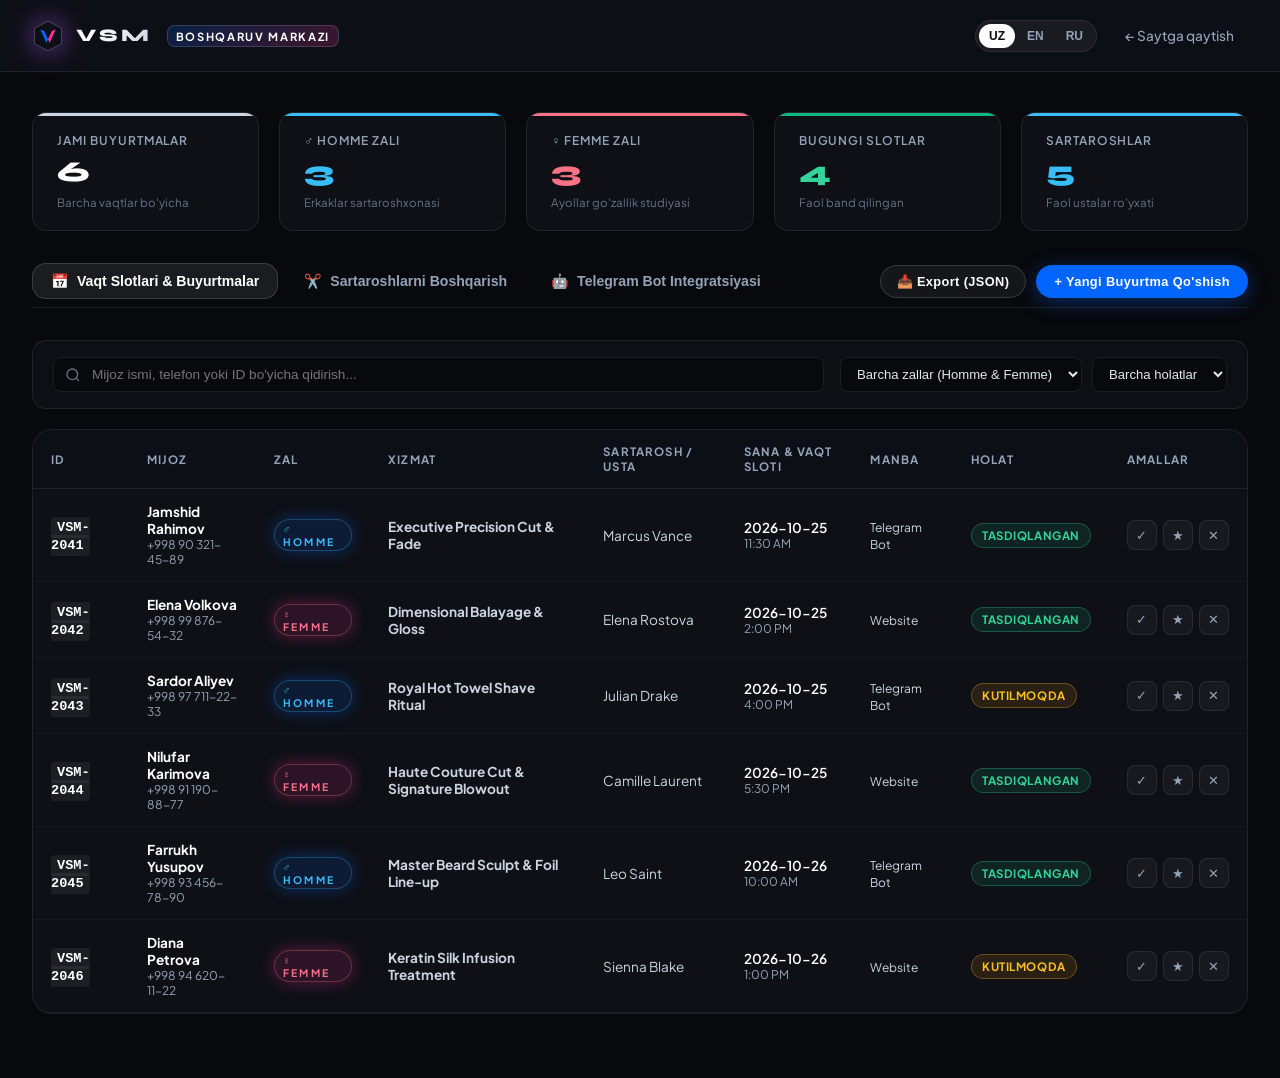
==== admin.html @ 970233b4 "finished site" ====
<!DOCTYPE html>
<html lang="uz">
<head>
  <meta charset="UTF-8">
  <meta name="viewport" content="width=device-width, initial-scale=1.0">
  <title>VSM Admin Operations | Barbershop & Salon</title>
  
  <link rel="icon" type="image/svg+xml" href="data:image/svg+xml,%3Csvg xmlns='http://www.w3.org/2000/svg' viewBox='0 0 100 100'%3E%3Crect width='100' height='100' rx='24' fill='%23090A0F'/%3E%3Cpolygon points='50,15 85,35 85,65 50,85 15,65 15,35' stroke='%230066FF' stroke-width='6' fill='none'/%3E%3Ccircle cx='50' cy='50' r='14' fill='%23FF2E93'/%3E%3C/svg%3E">

  <link rel="stylesheet" href="styles.css">
  <style>
    /* Admin Specific Styling */
    body {
      background: #08090d;
      color: #f1f5f9;
      min-height: 100vh;
      font-family: 'Plus Jakarta Sans', sans-serif;
    }

    .admin-layout {
      display: flex;
      flex-direction: column;
      min-height: 100vh;
    }

    .admin-nav {
      height: 72px;
      background: rgba(14, 16, 24, 0.95);
      border-bottom: 1px solid var(--border-subtle);
      display: flex;
      align-items: center;
      justify-content: space-between;
      padding: 0 2rem;
      position: sticky;
      top: 0;
      z-index: 50;
      backdrop-filter: blur(16px);
    }

    .admin-brand {
      display: flex;
      align-items: center;
      gap: 12px;
      text-decoration: none;
      color: #fff;
    }

    .admin-badge-tag {
      background: linear-gradient(135deg, rgba(0, 102, 255, 0.2), rgba(255, 46, 147, 0.2));
      border: 1px solid rgba(255, 255, 255, 0.15);
      font-size: 0.7rem;
      font-weight: 700;
      letter-spacing: 0.15em;
      text-transform: uppercase;
      padding: 3px 8px;
      border-radius: var(--radius-sm);
      color: #fff;
    }

    .admin-nav-right {
      display: flex;
      align-items: center;
      gap: 14px;
    }

    /* Language Switcher */
    .lang-switcher-pills {
      display: flex;
      background: rgba(255, 255, 255, 0.05);
      border: 1px solid var(--border-subtle);
      border-radius: var(--radius-full);
      padding: 3px;
      gap: 2px;
    }

    .lang-pill-btn {
      background: transparent;
      border: none;
      color: var(--text-muted);
      font-size: 0.75rem;
      font-weight: 700;
      padding: 5px 10px;
      border-radius: var(--radius-full);
      cursor: pointer;
      transition: all 0.2s ease;
    }

    .lang-pill-btn.active {
      background: #ffffff;
      color: #08090d;
    }

    .admin-content {
      flex: 1;
      max-width: 1440px;
      width: 100%;
      margin: 0 auto;
      padding: 2.5rem 2rem 4rem;
      display: flex;
      flex-direction: column;
      gap: 2rem;
    }

    /* Stats Grid */
    .admin-stats-grid {
      display: grid;
      grid-template-columns: repeat(5, 1fr);
      gap: 1.25rem;
    }

    .stat-card {
      background: var(--bg-card);
      border: 1px solid var(--border-subtle);
      border-radius: var(--radius-md);
      padding: 1.25rem 1.5rem;
      display: flex;
      flex-direction: column;
      gap: 6px;
      backdrop-filter: blur(15px);
      position: relative;
      overflow: hidden;
    }

    .stat-card::before {
      content: '';
      position: absolute;
      top: 0;
      left: 0;
      right: 0;
      height: 3px;
    }

    .stat-card.card-total::before { background: #cbd5e1; }
    .stat-card.card-homme::before { background: var(--blue-bright); }
    .stat-card.card-femme::before { background: var(--pink-bright); }
    .stat-card.card-today::before { background: #10b981; }
    .stat-card.card-bot::before { background: #38bdf8; }

    .stat-label {
      font-size: 0.75rem;
      text-transform: uppercase;
      letter-spacing: 0.08em;
      color: var(--text-muted);
      font-weight: 600;
    }

    .stat-number {
      font-family: 'Syne', sans-serif;
      font-size: 1.8rem;
      font-weight: 800;
      color: #fff;
    }

    .stat-subtext {
      font-size: 0.72rem;
      color: var(--text-subtle);
    }

    /* Tabs Bar */
    .admin-tabs-bar {
      display: flex;
      align-items: center;
      justify-content: space-between;
      border-bottom: 1px solid var(--border-subtle);
      padding-bottom: 0.5rem;
      flex-wrap: wrap;
      gap: 1rem;
    }

    .admin-tabs {
      display: flex;
      gap: 8px;
    }

    .admin-tab-btn {
      background: transparent;
      border: none;
      color: var(--text-muted);
      padding: 9px 18px;
      font-size: 0.88rem;
      font-weight: 600;
      border-radius: var(--radius-md);
      cursor: pointer;
      transition: all 0.2s ease;
      display: flex;
      align-items: center;
      gap: 8px;
    }

    .admin-tab-btn:hover { color: #fff; }
    .admin-tab-btn.active {
      background: rgba(255, 255, 255, 0.08);
      color: #fff;
      border: 1px solid rgba(255, 255, 255, 0.15);
    }

    .admin-actions-group {
      display: flex;
      gap: 10px;
    }

    /* Filter Toolbar */
    .filter-toolbar {
      background: rgba(18, 20, 28, 0.6);
      border: 1px solid var(--border-subtle);
      border-radius: var(--radius-md);
      padding: 1rem 1.25rem;
      display: flex;
      align-items: center;
      justify-content: space-between;
      gap: 1rem;
      flex-wrap: wrap;
    }

    .search-input-wrap {
      flex: 1;
      min-width: 260px;
      position: relative;
    }

    .search-input {
      width: 100%;
      background: rgba(0, 0, 0, 0.4);
      border: 1px solid var(--border-subtle);
      padding: 9px 14px 9px 38px;
      border-radius: var(--radius-sm);
      color: #fff;
      font-size: 0.85rem;
    }

    .search-input:focus {
      outline: none;
      border-color: var(--blue-bright);
    }

    .search-icon {
      position: absolute;
      left: 12px;
      top: 50%;
      transform: translateY(-50%);
      color: var(--text-subtle);
    }

    .filter-controls {
      display: flex;
      align-items: center;
      gap: 10px;
      flex-wrap: wrap;
    }

    .filter-select {
      background: rgba(0, 0, 0, 0.4);
      border: 1px solid var(--border-subtle);
      color: #e2e8f0;
      padding: 8px 12px;
      border-radius: var(--radius-sm);
      font-size: 0.82rem;
      cursor: pointer;
    }

    /* Table */
    .table-responsive {
      background: var(--bg-card);
      border: 1px solid var(--border-subtle);
      border-radius: var(--radius-lg);
      overflow-x: auto;
      backdrop-filter: blur(20px);
    }

    .appointments-table {
      width: 100%;
      border-collapse: collapse;
      text-align: left;
      font-size: 0.85rem;
    }

    .appointments-table th {
      background: rgba(14, 16, 24, 0.8);
      color: var(--text-muted);
      font-size: 0.72rem;
      text-transform: uppercase;
      letter-spacing: 0.1em;
      padding: 14px 18px;
      border-bottom: 1px solid var(--border-subtle);
      font-weight: 700;
    }

    .appointments-table td {
      padding: 14px 18px;
      border-bottom: 1px solid rgba(255, 255, 255, 0.04);
      color: #cbd5e1;
      vertical-align: middle;
    }

    .appointments-table tr:hover td {
      background: rgba(255, 255, 255, 0.02);
    }

    .booking-id-code {
      font-family: monospace;
      font-weight: 700;
      color: #fff;
      background: rgba(255, 255, 255, 0.06);
      padding: 3px 6px;
      border-radius: 4px;
    }

    /* Status Badges */
    .status-badge {
      display: inline-flex;
      align-items: center;
      gap: 5px;
      font-size: 0.72rem;
      font-weight: 700;
      padding: 4px 10px;
      border-radius: var(--radius-full);
      text-transform: uppercase;
      letter-spacing: 0.05em;
    }

    .status-confirmed {
      background: rgba(16, 185, 129, 0.12);
      color: #34d399;
      border: 1px solid rgba(52, 211, 153, 0.3);
    }

    .status-pending {
      background: rgba(245, 158, 11, 0.12);
      color: #fbbf24;
      border: 1px solid rgba(251, 191, 36, 0.3);
    }

    .status-completed {
      background: rgba(59, 130, 246, 0.12);
      color: #60a5fa;
      border: 1px solid rgba(96, 165, 250, 0.3);
    }

    .status-cancelled {
      background: rgba(239, 68, 68, 0.12);
      color: #f87171;
      border: 1px solid rgba(248, 113, 113, 0.3);
    }

    .action-btns-cell {
      display: flex;
      align-items: center;
      gap: 6px;
    }

    .btn-action-icon {
      background: rgba(255, 255, 255, 0.04);
      border: 1px solid var(--border-subtle);
      color: var(--text-muted);
      width: 30px;
      height: 30px;
      border-radius: var(--radius-sm);
      display: flex;
      align-items: center;
      justify-content: center;
      cursor: pointer;
      transition: all 0.2s ease;
    }

    .btn-action-icon:hover {
      color: #fff;
      background: rgba(255, 255, 255, 0.12);
    }

    /* Specialists Cards */
    .specialists-grid {
      display: grid;
      grid-template-columns: repeat(3, 1fr);
      gap: 1.5rem;
    }

    .specialist-admin-card {
      background: var(--bg-card);
      border: 1px solid var(--border-subtle);
      border-radius: var(--radius-lg);
      padding: 1.5rem;
      display: flex;
      flex-direction: column;
      gap: 1rem;
      position: relative;
      transition: transform 0.2s, border-color 0.2s;
    }

    .specialist-admin-card:hover {
      border-color: rgba(255, 255, 255, 0.2);
    }

    .specialist-admin-top {
      display: flex;
      align-items: center;
      gap: 14px;
    }

    .specialist-admin-avatar {
      width: 54px;
      height: 54px;
      border-radius: 50%;
      object-fit: cover;
      border: 2px solid rgba(255, 255, 255, 0.1);
    }

    /* Telegram Integration Tab Styling */
    .integration-panel {
      display: grid;
      grid-template-columns: 1fr 1fr;
      gap: 1.75rem;
    }

    .integration-card {
      background: var(--bg-card);
      border: 1px solid var(--border-subtle);
      border-radius: var(--radius-lg);
      padding: 2rem;
      backdrop-filter: blur(15px);
      display: flex;
      flex-direction: column;
      gap: 1.5rem;
    }

    .integration-title {
      font-family: 'Syne', sans-serif;
      font-size: 1.25rem;
      color: #fff;
      display: flex;
      align-items: center;
      gap: 10px;
    }

    .linking-list {
      display: flex;
      flex-direction: column;
      gap: 10px;
    }

    .linking-item {
      display: flex;
      align-items: center;
      justify-content: space-between;
      padding: 12px 16px;
      background: rgba(255, 255, 255, 0.03);
      border: 1px solid var(--border-subtle);
      border-radius: var(--radius-md);
      gap: 10px;
    }

    .linking-item-info {
      display: flex;
      flex-direction: column;
      gap: 2px;
    }

    .copy-chip-btn {
      background: rgba(56, 189, 248, 0.12);
      border: 1px solid rgba(56, 189, 248, 0.3);
      color: #38bdf8;
      font-size: 0.75rem;
      font-weight: 700;
      padding: 6px 12px;
      border-radius: var(--radius-sm);
      cursor: pointer;
      transition: all 0.2s;
    }

    .copy-chip-btn:hover {
      background: rgba(56, 189, 248, 0.25);
    }

    /* Responsive */
    @media (max-width: 1024px) {
      .admin-stats-grid { grid-template-columns: repeat(3, 1fr); }
      .specialists-grid { grid-template-columns: repeat(2, 1fr); }
      .integration-panel { grid-template-columns: 1fr; }
    }

    @media (max-width: 768px) {
      .admin-stats-grid { grid-template-columns: 1fr; }
      .specialists-grid { grid-template-columns: 1fr; }
      .admin-nav { padding: 0 1rem; }
      .admin-content { padding: 1.5rem 1rem; }
    }
  </style>
</head>
<body class="admin-layout">

  <!-- TOP ADMIN NAVIGATION -->
  <header class="admin-nav">
    <div style="display: flex; align-items: center; gap: 14px;">
      <a href="index.html" class="admin-brand">
        <div class="brand-emblem" style="width: 32px; height: 32px;">
          <svg viewBox="0 0 100 100" fill="none">
            <polygon points="50,4 92,26 92,74 50,96 8,74 8,26" stroke="rgba(255,255,255,0.2)" stroke-width="3" fill="#0E1017"/>
            <path d="M26 30 L45 72 L50 60 L38 34 Z" fill="#0066FF"/>
            <path d="M74 30 L55 72 L50 60 L62 34 Z" fill="#FF2E93"/>
          </svg>
        </div>
        <span class="brand-title" style="font-size: 1.1rem;">VSM</span>
      </a>
      <span class="admin-badge-tag" id="adminTag">Operations Portal</span>
    </div>

    <div class="admin-nav-right">
      <!-- Language Switcher -->
      <div class="lang-switcher-pills">
        <button class="lang-pill-btn active" data-lang="uz">UZ</button>
        <button class="lang-pill-btn" data-lang="en">EN</button>
        <button class="lang-pill-btn" data-lang="ru">RU</button>
      </div>

      <!-- Quick Link to Live Site -->
      <a href="index.html" class="nav-link-btn" id="btnBackSite">&larr; Saytga qaytish</a>
    </div>
  </header>

  <!-- MAIN ADMIN CONTENT -->
  <main class="admin-content">
    
    <!-- STATS OVERVIEW CARDS -->
    <section class="admin-stats-grid">
      <div class="stat-card card-total">
        <span class="stat-label" id="statTotalLabel">Jami Buyurtmalar</span>
        <span class="stat-number" id="metricTotal">0</span>
        <span class="stat-subtext" id="statTotalSub">Barcha vaqtlar bo'yicha</span>
      </div>

      <div class="stat-card card-homme">
        <span class="stat-label" id="statHommeLabel">♂ Homme Zali</span>
        <span class="stat-number" id="metricHomme" style="color: var(--blue-bright);">0</span>
        <span class="stat-subtext">Erkaklar sartaroshxonasi</span>
      </div>

      <div class="stat-card card-femme">
        <span class="stat-label" id="statFemmeLabel">♀ Femme Zali</span>
        <span class="stat-number" id="metricFemme" style="color: var(--pink-bright);">0</span>
        <span class="stat-subtext">Ayollar go'zallik studiyasi</span>
      </div>

      <div class="stat-card card-today">
        <span class="stat-label" id="statTodayLabel">Bugungi Slotlar</span>
        <span class="stat-number" id="metricToday" style="color: #34d399;">0</span>
        <span class="stat-subtext" id="statTodaySub">Faol band qilingan</span>
      </div>

      <div class="stat-card card-bot">
        <span class="stat-label" id="statBotLabel">Sartaroshlar</span>
        <span class="stat-number" id="metricBarbers" style="color: #38bdf8;">0</span>
        <span class="stat-subtext">Faol ustalar ro'yxati</span>
      </div>
    </section>

    <!-- SECTION TABS -->
    <div class="admin-tabs-bar">
      <div class="admin-tabs">
        <button class="admin-tab-btn active" data-tab="appointments">
          <span>📅</span> <span id="tabAppointmentsText">Vaqt Slotlari & Buyurtmalar</span>
        </button>
        <button class="admin-tab-btn" data-tab="specialists">
          <span>✂️</span> <span id="tabSpecialistsText">Sartaroshlarni Boshqarish</span>
        </button>
        <button class="admin-tab-btn" data-tab="telegram">
          <span>🤖</span> <span id="tabTelegramText">Telegram Bot Integratsiyasi</span>
        </button>
      </div>

      <div class="admin-actions-group">
        <button class="btn-panel btn-panel-secondary" id="btnExportJSON" style="font-size: 0.8rem; padding: 8px 16px;">
          📥 Export (JSON)
        </button>
        <button class="btn-panel btn-homme-primary" id="btnHeaderAction" style="font-size: 0.8rem; padding: 8px 18px;">
          + Yangi Buyurtma Qo'shish
        </button>
      </div>
    </div>

    <!-- VIEW 1: APPOINTMENTS TABLE -->
    <div id="viewAppointments">
      <!-- Toolbar Filters -->
      <div class="filter-toolbar" style="margin-bottom: 1.25rem;">
        <div class="search-input-wrap">
          <svg class="search-icon" width="16" height="16" viewBox="0 0 24 24" fill="none" stroke="currentColor" stroke-width="2">
            <circle cx="11" cy="11" r="8"></circle>
            <line x1="21" y1="21" x2="16.65" y2="16.65"></line>
          </svg>
          <input type="text" id="searchAppointments" class="search-input" placeholder="Mijoz ismi, telefon yoki ID bo'yicha qidirish...">
        </div>

        <div class="filter-controls">
          <select id="filterSalon" class="filter-select">
            <option value="all">Barcha zallar (Homme & Femme)</option>
            <option value="homme">♂ Homme (Erkaklar)</option>
            <option value="femme">♀ Femme (Ayollar)</option>
          </select>

          <select id="filterStatus" class="filter-select">
            <option value="all">Barcha holatlar</option>
            <option value="Confirmed">Tasdiqlangan</option>
            <option value="Pending">Kutilmoqda</option>
            <option value="Completed">Yakunlangan</option>
            <option value="Cancelled">Bekor qilingan</option>
          </select>
        </div>
      </div>

      <!-- Main Appointments Table -->
      <div class="table-responsive">
        <table class="appointments-table">
          <thead>
            <tr>
              <th>ID</th>
              <th id="thClient">Mijoz</th>
              <th id="thSalon">Zal</th>
              <th id="thService">Xizmat</th>
              <th id="thMaster">Sartarosh / Usta</th>
              <th id="thDateTime">Sana & Vaqt Sloti</th>
              <th id="thSource">Manba</th>
              <th id="thStatus">Holat</th>
              <th id="thActions">Amallar</th>
            </tr>
          </thead>
          <tbody id="appointmentsTableBody">
            <!-- Dynamic rows populated by admin.js -->
          </tbody>
        </table>
      </div>
    </div>

    <!-- VIEW 2: SPECIALISTS / BARBERS MANAGEMENT (ADD, EDIT, DELETE) -->
    <div id="viewSpecialists" style="display: none;">
      <div style="display: flex; justify-content: space-between; align-items: center; margin-bottom: 1.5rem;">
        <div>
          <h3 style="font-family: 'Syne', sans-serif; font-size: 1.4rem; color: #fff;">Sartaroshlar va Stillistlar Ro'yxati</h3>
          <p style="color: var(--text-muted); font-size: 0.85rem;">Sayt va Telegram botda mijozlarni qabul qiluvchi mutaxassislar tarkibi.</p>
        </div>
        <button class="btn-panel btn-homme-primary" id="btnOpenAddBarberModal" style="padding: 10px 20px;">
          + Yangi Sartarosh Qo'shish
        </button>
      </div>

      <div class="specialists-grid" id="specialistsGrid">
        <!-- Rendered by admin.js with Edit & Delete options -->
      </div>
    </div>

    <!-- VIEW 3: TELEGRAM BOT INTEGRATION SECTION -->
    <div id="viewTelegram" style="display: none;">
      <div class="integration-panel">
        
        <!-- Left: Bot Connection Configuration -->
        <div class="integration-card">
          <div class="integration-title">
            <svg width="24" height="24" viewBox="0 0 24 24" fill="none" stroke="#38BDF8" stroke-width="2">
              <line x1="22" y1="2" x2="11" y2="13"></line>
              <polygon points="22 2 15 22 11 13 2 9 22 2"></polygon>
            </svg>
            <span>Telegram Bot Parametrlari</span>
          </div>
          <p style="color: var(--text-muted); font-size: 0.85rem; line-height: 1.6;">
            Sartaroshlar saytdan tushgan yangi buyurtmalarni o'z Telegramlarida qabul qilishlari uchun bot tokeni va sozlamalarini bu yerda boshqaring.
          </p>

          <div class="booking-form-group">
            <label class="booking-label">Telegram Bot Token (HTTP API)</label>
            <div style="display: flex; gap: 8px;">
              <input type="password" id="tgBotTokenInput" class="search-input" placeholder="7123456789:AAFlkBj..." style="font-family: monospace;">
              <button class="btn-panel btn-panel-secondary" id="btnToggleTokenVisibility" style="padding: 8px 12px; font-size: 0.75rem;">Ko'rish</button>
            </div>
            <span style="font-size: 0.7rem; color: var(--text-subtle);">@BotFather dan olingan bot tokeni.</span>
          </div>

          <div class="booking-form-group">
            <label class="booking-label">Admin / Kanal Chat ID (Ixtiyoriy)</label>
            <input type="text" id="tgAdminChatInput" class="search-input" placeholder="-100123456789 yoki @vsm_reception">
          </div>

          <div style="display: flex; align-items: center; justify-content: space-between; border-top: 1px solid var(--border-subtle); padding-top: 1.25rem;">
            <div id="tgConnectionStatusBadge" class="status-badge status-pending">
              ⚪ Ulanmagan / Not Tested
            </div>
            <div style="display: flex; gap: 8px;">
              <button class="btn-panel btn-panel-secondary" id="btnTestTgConnection" style="padding: 8px 16px; font-size: 0.8rem;">
                ⚡ Ulanishni Tekshirish
              </button>
              <button class="btn-panel btn-homme-primary" id="btnSaveTgConfig" style="padding: 8px 18px; font-size: 0.8rem;">
                Saqlash
              </button>
            </div>
          </div>
        </div>

        <!-- Right: Barber Linking & Live Simulation -->
        <div class="integration-card">
          <div class="integration-title">
            <svg width="24" height="24" viewBox="0 0 24 24" fill="none" stroke="#34D399" stroke-width="2">
              <path d="M16 21v-2a4 4 0 0 0-4-4H5a4 4 0 0 0-4 4v2"></path>
              <circle cx="8.5" cy="7" r="4"></circle>
              <polyline points="17 11 19 13 23 9"></polyline>
            </svg>
            <span>Sartaroshlarni Botga Bog'lash</span>
          </div>
          <p style="color: var(--text-muted); font-size: 0.85rem; line-height: 1.6;">
            Har bir sartaroshga uning shaxsiy havolasini yuboring. U havolani ochishi bilan barcha yangi mijozlar uning Telegramiga kelib tushadi.
          </p>

          <div class="linking-list" id="barberLinkingList">
            <!-- Rendered by admin.js with deep link copier -->
          </div>

          <div style="background: rgba(56, 189, 248, 0.08); border: 1px dashed rgba(56, 189, 248, 0.3); border-radius: var(--radius-md); padding: 1rem;">
            <h5 style="color: #38bdf8; font-size: 0.85rem; margin-bottom: 4px;">🧪 Test Bildirishnomasi Yuborish</h5>
            <p style="font-size: 0.75rem; color: var(--text-muted); margin-bottom: 10px;">
              Sartarosh Telegramiga test buyurtma yuborib, uning qabul qilish (Accept) tugmasini sinab ko'ring.
            </p>
            <div style="display: flex; gap: 8px;">
              <select id="testBarberSelect" class="filter-select" style="flex: 1;"></select>
              <button class="btn-panel btn-homme-primary" id="btnSendTestAlert" style="padding: 8px 14px; font-size: 0.78rem;">
                🚀 Test Yuborish
              </button>
            </div>
          </div>
        </div>

      </div>
    </div>

  </main>

  <!-- MODAL 1: ADD / EDIT BARBER MODAL -->
  <div class="modal-backdrop" id="barberModal">
    <div class="modal-container" style="max-width: 620px;">
      <div class="modal-header">
        <h3 class="modal-title" id="barberModalTitle">Sartarosh Ma'lumotlarini Kiritish</h3>
        <button class="modal-close-btn" id="closeBarberModal">&times;</button>
      </div>
      <div class="modal-body">
        <input type="hidden" id="barberEditId">

        <div style="display: grid; grid-template-columns: 1fr 1fr; gap: 12px;">
          <div class="booking-form-group">
            <label class="booking-label">F.I.SH (Ism va Familiya)</label>
            <input type="text" id="barberNameInput" class="search-input" placeholder="Marcus Vance" required>
          </div>
          <div class="booking-form-group">
            <label class="booking-label">Zal</label>
            <select id="barberSalonSelect" class="filter-select" style="width: 100%;">
              <option value="homme">VSM Homme (Erkaklar zali)</option>
              <option value="femme">VSM Femme (Ayollar zali)</option>
            </select>
          </div>
        </div>

        <div style="display: grid; grid-template-columns: 1fr 1fr; gap: 12px;">
          <div class="booking-form-group">
            <label class="booking-label">Mutaxassislik / Mansabi</label>
            <input type="text" id="barberRoleInput" class="search-input" placeholder="Master Fade Specialist" required>
          </div>
          <div class="booking-form-group">
            <label class="booking-label">Telefon Raqami</label>
            <input type="text" id="barberPhoneInput" class="search-input" placeholder="+998 90 123-45-67">
          </div>
        </div>

        <div style="display: grid; grid-template-columns: 1fr 1fr; gap: 12px;">
          <div class="booking-form-group">
            <label class="booking-label">Telegram Username</label>
            <input type="text" id="barberTelegramInput" class="search-input" placeholder="@marcus_vance">
          </div>
          <div class="booking-form-group">
            <label class="booking-label">Telegram Chat ID (ixtiyoriy)</label>
            <input type="text" id="barberChatIdInput" class="search-input" placeholder="78219401">
          </div>
        </div>

        <div class="booking-form-group">
          <label class="booking-label">Surat URL (Avatar rasm havolasi)</label>
          <input type="url" id="barberImgInput" class="search-input" placeholder="https://images.unsplash.com/...">
        </div>

        <div style="display: grid; grid-template-columns: 1fr 1fr; gap: 12px;">
          <div class="booking-form-group">
            <label class="booking-label">Tajriba / Staj</label>
            <input type="text" id="barberExpInput" class="search-input" placeholder="8 yil">
          </div>
          <div class="booking-form-group">
            <label class="booking-label">Ish Holati</label>
            <select id="barberDutySelect" class="filter-select" style="width: 100%;">
              <option value="true">🟢 Ishda (On Duty)</option>
              <option value="false">🔴 Dam olishda (Off Duty)</option>
            </select>
          </div>
        </div>
      </div>
      <div class="modal-footer">
        <button class="btn-panel btn-panel-secondary" id="cancelBarberModal">Bekor qilish</button>
        <button class="btn-panel btn-homme-primary" id="saveBarberBtn">Saqlash</button>
      </div>
    </div>
  </div>

  <!-- MODAL 2: MANUAL BOOKING ENTRY -->
  <div class="modal-backdrop" id="manualBookingModal">
    <div class="modal-container" style="max-width: 580px;">
      <div class="modal-header">
        <h3 class="modal-title">Yangi Buyurtma Qo'shish</h3>
        <button class="modal-close-btn" id="closeManualModal">&times;</button>
      </div>
      <div class="modal-body">
        <div class="booking-form-group">
          <label class="booking-label">Mijoz Ismi va Familiyasi</label>
          <input type="text" id="manualName" class="search-input" placeholder="Sardor Rustamov" required>
        </div>
        <div class="booking-form-group">
          <label class="booking-label">Telefon Raqami</label>
          <input type="text" id="manualPhone" class="search-input" placeholder="+998 (90) 000-00-00" required>
        </div>
        <div class="booking-form-group">
          <label class="booking-label">Zal</label>
          <select id="manualSalon" class="filter-select" style="width: 100%;">
            <option value="homme">VSM Homme (Erkaklar zali)</option>
            <option value="femme">VSM Femme (Ayollar zali)</option>
          </select>
        </div>
        <div class="booking-form-group">
          <label class="booking-label">Sartarosh / Mutaxassis</label>
          <select id="manualSpecialist" class="filter-select" style="width: 100%;"></select>
        </div>
        <div style="display: grid; grid-template-columns: 1fr 1fr; gap: 10px;">
          <div class="booking-form-group">
            <label class="booking-label">Sana</label>
            <input type="date" id="manualDate" class="search-input">
          </div>
          <div class="booking-form-group">
            <label class="booking-label">Vaqt Sloti</label>
            <select id="manualTimeSlot" class="filter-select" style="width: 100%;">
              <option value="10:00 AM">10:00 AM</option>
              <option value="11:30 AM">11:30 AM</option>
              <option value="1:00 PM">1:00 PM</option>
              <option value="2:30 PM">2:30 PM</option>
              <option value="4:00 PM">4:00 PM</option>
              <option value="5:30 PM">5:30 PM</option>
              <option value="7:00 PM">7:00 PM</option>
            </select>
          </div>
        </div>
      </div>
      <div class="modal-footer">
        <button class="btn-panel btn-panel-secondary" id="cancelManualBooking">Bekor qilish</button>
        <button class="btn-panel btn-homme-primary" id="saveManualBooking">Saqlash</button>
      </div>
    </div>
  </div>

  <script src="translations.js"></script>
  <script src="admin.js"></script>
</body>
</html>
---- styles.css ----
/* ==========================================================================
   VSM BARBERSHOP & SALON - MINIMALIST LUXURY SPLIT-SCREEN LANDING PAGE
   Distinctive Blue (Homme) & Pink (Femme) Brand Identity
   ========================================================================== */

@import url('https://fonts.googleapis.com/css2?family=Plus+Jakarta+Sans:wght@300;400;500;600;700;800&family=Syne:wght@600;700;800&family=Playfair+Display:ital,wght@0,600;1,400&display=swap');

:root {
  /* Brand Core Colors */
  --bg-dark: #07080b;
  --bg-card: rgba(18, 20, 28, 0.7);
  --bg-card-hover: rgba(25, 28, 40, 0.85);
  --text-main: #f8fafc;
  --text-muted: #94a3b8;
  --text-subtle: #64748b;
  --border-subtle: rgba(255, 255, 255, 0.08);
  --border-glow: rgba(255, 255, 255, 0.15);

  /* Distinctive Blue (Homme / Male Salon) */
  --blue-primary: #0066ff;
  --blue-bright: #38bdf8;
  --blue-deep: #0a192f;
  --blue-glow: rgba(0, 102, 255, 0.35);
  --blue-glow-intense: rgba(56, 189, 248, 0.6);
  --blue-badge-bg: rgba(0, 102, 255, 0.12);
  --blue-border: rgba(56, 189, 248, 0.3);

  /* Distinctive Pink (Femme / Female Salon) */
  --pink-primary: #ff2e93;
  --pink-bright: #fb7185;
  --pink-deep: #240a1b;
  --pink-glow: rgba(255, 46, 147, 0.35);
  --pink-glow-intense: rgba(251, 113, 133, 0.6);
  --pink-badge-bg: rgba(255, 46, 147, 0.12);
  --pink-border: rgba(251, 113, 133, 0.3);

  /* Shared Transitions & Radius */
  --transition-smooth: cubic-bezier(0.16, 1, 0.3, 1);
  --transition-spring: cubic-bezier(0.34, 1.56, 0.64, 1);
  --radius-sm: 8px;
  --radius-md: 14px;
  --radius-lg: 20px;
  --radius-full: 9999px;
}

/* Base Reset & Typography */
*, *::before, *::after {
  box-sizing: border-box;
  margin: 0;
  padding: 0;
}

html {
  scroll-behavior: smooth;
  font-family: 'Plus Jakarta Sans', -apple-system, BlinkMacSystemFont, 'Segoe UI', Roboto, sans-serif;
  background-color: var(--bg-dark);
  color: var(--text-main);
  overflow-x: hidden;
  -webkit-font-smoothing: antialiased;
}

body {
  min-height: 100vh;
  position: relative;
  overflow-x: hidden;
  background: radial-gradient(circle at 50% 0%, #111422 0%, #07080b 70%);
}

/* Custom Scrollbar */
::-webkit-scrollbar {
  width: 7px;
}
::-webkit-scrollbar-track {
  background: #07080b;
}
::-webkit-scrollbar-thumb {
  background: #252836;
  border-radius: var(--radius-full);
}
::-webkit-scrollbar-thumb:hover {
  background: #3e445b;
}

/* Interactive Cursor Glow */
.cursor-glow {
  position: fixed;
  width: 450px;
  height: 450px;
  border-radius: 50%;
  pointer-events: none;
  transform: translate(-50%, -50%);
  background: radial-gradient(circle, rgba(255, 255, 255, 0.04) 0%, rgba(0, 0, 0, 0) 70%);
  z-index: 1;
  transition: opacity 0.3s ease, background 0.4s ease;
  mix-blend-mode: screen;
}

/* Subtle background noise texture */
.bg-noise {
  position: fixed;
  inset: 0;
  pointer-events: none;
  opacity: 0.035;
  z-index: 0;
  background-image: url("data:image/svg+xml,%3Csvg viewBox='0 0 200 200' xmlns='http://www.w3.org/2000/svg'%3E%3Cfilter id='noiseFilter'%3E%3CfeTurbulence type='fractalNoise' baseFrequency='0.8' numOctaves='3' stitchTiles='stitch'/%3E%3C/filter%3E%3Crect width='100%25' height='100%25' filter='url(%23noiseFilter)'/%3E%3C/svg%3E");
}

/* ==========================================================================
   NAVIGATION BAR
   ========================================================================== */
.site-nav {
  position: fixed;
  top: 0;
  left: 0;
  right: 0;
  height: 76px;
  z-index: 100;
  display: flex;
  align-items: center;
  justify-content: space-between;
  padding: 0 2.5rem;
  background: rgba(7, 8, 11, 0.75);
  backdrop-filter: blur(20px);
  -webkit-backdrop-filter: blur(20px);
  border-bottom: 1px solid var(--border-subtle);
  transition: all 0.3s ease;
}

.site-nav.scrolled {
  background: rgba(7, 8, 11, 0.92);
  box-shadow: 0 10px 30px rgba(0, 0, 0, 0.5);
  height: 70px;
}

/* Brand Logo */
.brand-link {
  display: flex;
  align-items: center;
  gap: 14px;
  text-decoration: none;
  color: var(--text-main);
}

.brand-emblem {
  position: relative;
  width: 44px;
  height: 44px;
  display: flex;
  align-items: center;
  justify-content: center;
}

.brand-emblem svg {
  width: 100%;
  height: 100%;
  filter: drop-shadow(0 0 12px rgba(0, 102, 255, 0.4)) drop-shadow(0 0 12px rgba(255, 46, 147, 0.4));
  transition: transform 0.4s var(--transition-spring);
}

.brand-link:hover .brand-emblem svg {
  transform: rotate(4deg) scale(1.05);
}

.brand-text {
  display: flex;
  flex-direction: column;
}

.brand-title {
  font-family: 'Syne', sans-serif;
  font-weight: 800;
  font-size: 1.25rem;
  letter-spacing: 0.18em;
  background: linear-gradient(120deg, #ffffff 20%, #cbd5e1 100%);
  -webkit-background-clip: text;
  -webkit-text-fill-color: transparent;
}

.brand-tagline {
  font-size: 0.65rem;
  text-transform: uppercase;
  letter-spacing: 0.28em;
  color: var(--text-muted);
  display: flex;
  align-items: center;
  gap: 6px;
}

.brand-tagline .blue-dot {
  width: 5px;
  height: 5px;
  border-radius: 50%;
  background-color: var(--blue-bright);
  box-shadow: 0 0 8px var(--blue-bright);
}

.brand-tagline .pink-dot {
  width: 5px;
  height: 5px;
  border-radius: 50%;
  background-color: var(--pink-bright);
  box-shadow: 0 0 8px var(--pink-bright);
}

/* Nav View Switcher (Center Segmented Control) */
.view-switcher {
  display: flex;
  align-items: center;
  background: rgba(255, 255, 255, 0.04);
  border: 1px solid var(--border-subtle);
  border-radius: var(--radius-full);
  padding: 4px;
  gap: 2px;
}

.switcher-btn {
  background: transparent;
  border: none;
  color: var(--text-muted);
  padding: 7px 16px;
  font-size: 0.8rem;
  font-weight: 600;
  letter-spacing: 0.05em;
  border-radius: var(--radius-full);
  cursor: pointer;
  transition: all 0.25s ease;
  display: flex;
  align-items: center;
  gap: 6px;
}

.switcher-btn:hover {
  color: var(--text-main);
}

.switcher-btn.active[data-view="homme"] {
  background: rgba(0, 102, 255, 0.18);
  color: #ffffff;
  border: 1px solid var(--blue-border);
  box-shadow: 0 0 15px var(--blue-glow);
}

.switcher-btn.active[data-view="split"] {
  background: rgba(255, 255, 255, 0.12);
  color: #ffffff;
  border: 1px solid rgba(255, 255, 255, 0.2);
}

.switcher-btn.active[data-view="femme"] {
  background: rgba(255, 46, 147, 0.18);
  color: #ffffff;
  border: 1px solid var(--pink-border);
  box-shadow: 0 0 15px var(--pink-glow);
}

/* Nav Actions (Right) */
.nav-actions {
  display: flex;
  align-items: center;
  gap: 14px;
}

.nav-link-btn {
  background: transparent;
  border: none;
  color: var(--text-muted);
  font-size: 0.85rem;
  font-weight: 500;
  padding: 8px 14px;
  cursor: pointer;
  transition: color 0.2s ease;
  text-decoration: none;
}

.nav-link-btn:hover {
  color: var(--text-main);
}

.sound-toggle-btn {
  background: rgba(255, 255, 255, 0.04);
  border: 1px solid var(--border-subtle);
  color: var(--text-muted);
  width: 38px;
  height: 38px;
  border-radius: 50%;
  display: flex;
  align-items: center;
  justify-content: center;
  cursor: pointer;
  transition: all 0.2s ease;
}

.sound-toggle-btn:hover {
  color: var(--text-main);
  border-color: rgba(255, 255, 255, 0.2);
  background: rgba(255, 255, 255, 0.08);
}

.sound-toggle-btn.active {
  color: var(--blue-bright);
  border-color: var(--blue-bright);
  box-shadow: 0 0 12px var(--blue-glow);
}

.btn-primary-reserve {
  display: inline-flex;
  align-items: center;
  gap: 8px;
  background: linear-gradient(135deg, var(--blue-primary) 0%, var(--pink-primary) 100%);
  color: #ffffff;
  font-size: 0.85rem;
  font-weight: 600;
  letter-spacing: 0.04em;
  padding: 10px 22px;
  border-radius: var(--radius-full);
  border: none;
  cursor: pointer;
  text-decoration: none;
  transition: all 0.3s var(--transition-spring);
  box-shadow: 0 4px 20px rgba(0, 102, 255, 0.3), 0 4px 20px rgba(255, 46, 147, 0.3);
}

.btn-primary-reserve:hover {
  transform: translateY(-2px) scale(1.02);
  box-shadow: 0 6px 26px rgba(0, 102, 255, 0.5), 0 6px 26px rgba(255, 46, 147, 0.5);
}

/* ==========================================================================
   HERO: SPLIT-SCREEN SYSTEM
   ========================================================================== */
.split-hero-container {
  position: relative;
  width: 100vw;
  height: 100vh;
  min-height: 720px;
  display: flex;
  overflow: hidden;
  background-color: var(--bg-dark);
}

/* Left & Right Panels */
.split-panel {
  position: relative;
  height: 100%;
  display: flex;
  flex-direction: column;
  justify-content: flex-end;
  padding: 5rem 3.5rem 4.5rem;
  overflow: hidden;
  transition: flex-basis 0.65s var(--transition-smooth), width 0.65s var(--transition-smooth), opacity 0.5s ease;
  user-select: none;
  cursor: pointer;
}

/* Default 50/50 flex basis */
.split-panel-homme {
  flex-basis: 50%;
  border-right: 1px solid rgba(0, 102, 255, 0.15);
}

.split-panel-femme {
  flex-basis: 50%;
  border-left: 1px solid rgba(255, 46, 147, 0.15);
}

/* Expanded state on hover or click */
.split-hero-container.hover-homme .split-panel-homme {
  flex-basis: 64%;
}
.split-hero-container.hover-homme .split-panel-femme {
  flex-basis: 36%;
}

.split-hero-container.hover-femme .split-panel-homme {
  flex-basis: 36%;
}
.split-hero-container.hover-femme .split-panel-femme {
  flex-basis: 64%;
}

/* Full view override */
.split-hero-container.view-homme-full .split-panel-homme {
  flex-basis: 100%;
}
.split-hero-container.view-homme-full .split-panel-femme {
  flex-basis: 0%;
  opacity: 0;
  pointer-events: none;
  padding: 0;
}

.split-hero-container.view-femme-full .split-panel-femme {
  flex-basis: 100%;
}
.split-hero-container.view-femme-full .split-panel-homme {
  flex-basis: 0%;
  opacity: 0;
  pointer-events: none;
  padding: 0;
}

/* Background image & aesthetic layers */
.panel-bg {
  position: absolute;
  inset: 0;
  background-size: cover;
  background-position: center;
  transition: transform 1.2s cubic-bezier(0.16, 1, 0.3, 1), filter 0.6s ease;
  z-index: 1;
}

.split-panel:hover .panel-bg {
  transform: scale(1.04);
}

.split-panel-homme .panel-bg {
  /* High-fashion sharp barber styling */
  background-image: linear-gradient(180deg, rgba(7, 8, 11, 0.3) 0%, rgba(7, 8, 11, 0.85) 75%, #07080b 100%),
                    url('https://images.unsplash.com/photo-1503951914875-452162b0f3f1?auto=format&fit=crop&w=1600&q=80');
}

.split-panel-femme .panel-bg {
  /* High-fashion luxury salon & balayage styling */
  background-image: linear-gradient(180deg, rgba(7, 8, 11, 0.3) 0%, rgba(7, 8, 11, 0.85) 75%, #07080b 100%),
                    url('https://images.unsplash.com/photo-1560066984-138dadb4c035?auto=format&fit=crop&w=1600&q=80');
}

/* Subtle gradient ambient light */
.panel-ambient-glow {
  position: absolute;
  inset: 0;
  pointer-events: none;
  z-index: 2;
  opacity: 0.45;
  transition: opacity 0.6s ease;
}

.split-panel-homme .panel-ambient-glow {
  background: radial-gradient(circle at 20% 70%, rgba(0, 102, 255, 0.28) 0%, transparent 60%),
              linear-gradient(90deg, rgba(0, 102, 255, 0.15) 0%, transparent 100%);
}

.split-panel-femme .panel-ambient-glow {
  background: radial-gradient(circle at 80% 70%, rgba(255, 46, 147, 0.28) 0%, transparent 60%),
              linear-gradient(-90deg, rgba(255, 46, 147, 0.15) 0%, transparent 100%);
}

.split-panel:hover .panel-ambient-glow {
  opacity: 0.85;
}

/* Vignette overlay when counterpart is expanded */
.panel-dim-overlay {
  position: absolute;
  inset: 0;
  background: rgba(7, 8, 11, 0.45);
  backdrop-filter: blur(2px);
  -webkit-backdrop-filter: blur(2px);
  opacity: 0;
  pointer-events: none;
  z-index: 3;
  transition: opacity 0.5s ease;
}

.split-hero-container.hover-homme .split-panel-femme .panel-dim-overlay,
.split-hero-container.hover-femme .split-panel-homme .panel-dim-overlay {
  opacity: 1;
}

/* Panel Content Layer */
.panel-content {
  position: relative;
  z-index: 5;
  max-width: 600px;
  display: flex;
  flex-direction: column;
  gap: 1.25rem;
  transition: transform 0.6s var(--transition-smooth);
}

.split-panel:hover .panel-content {
  transform: translateY(-8px);
}

/* Badges */
.sub-badge {
  display: inline-flex;
  align-items: center;
  gap: 8px;
  font-size: 0.72rem;
  font-weight: 700;
  text-transform: uppercase;
  letter-spacing: 0.22em;
  padding: 6px 14px;
  border-radius: var(--radius-full);
  width: fit-content;
  backdrop-filter: blur(8px);
  -webkit-backdrop-filter: blur(8px);
}

.badge-homme {
  color: var(--blue-bright);
  background: var(--blue-badge-bg);
  border: 1px solid var(--blue-border);
  box-shadow: 0 0 16px var(--blue-glow);
}

.badge-femme {
  color: var(--pink-bright);
  background: var(--pink-badge-bg);
  border: 1px solid var(--pink-border);
  box-shadow: 0 0 16px var(--pink-glow);
}

.pulse-indicator {
  width: 6px;
  height: 6px;
  border-radius: 50%;
  animation: pulse 2s infinite ease-in-out;
}

.badge-homme .pulse-indicator {
  background-color: var(--blue-bright);
  box-shadow: 0 0 8px var(--blue-bright);
}

.badge-femme .pulse-indicator {
  background-color: var(--pink-bright);
  box-shadow: 0 0 8px var(--pink-bright);
}

@keyframes pulse {
  0% { transform: scale(0.9); opacity: 0.6; }
  50% { transform: scale(1.3); opacity: 1; }
  100% { transform: scale(0.9); opacity: 0.6; }
}

/* Typography Headings */
.panel-title {
  font-family: 'Syne', sans-serif;
  font-size: clamp(2.4rem, 4vw, 3.8rem);
  font-weight: 800;
  line-height: 1.05;
  letter-spacing: -0.02em;
  color: #ffffff;
}

.panel-title span {
  display: block;
}

.homme-accent-text {
  background: linear-gradient(135deg, #ffffff 30%, var(--blue-bright) 100%);
  -webkit-background-clip: text;
  -webkit-text-fill-color: transparent;
}

.femme-accent-text {
  background: linear-gradient(135deg, #ffffff 30%, var(--pink-bright) 100%);
  -webkit-background-clip: text;
  -webkit-text-fill-color: transparent;
}

.panel-desc {
  font-size: clamp(0.95rem, 1.2vw, 1.1rem);
  line-height: 1.6;
  color: #cbd5e1;
  font-weight: 400;
  max-width: 520px;
}

/* Services Snapshot Pills */
.services-pills {
  display: flex;
  flex-wrap: wrap;
  gap: 8px;
  margin-top: 0.25rem;
}

.service-pill {
  display: inline-flex;
  align-items: center;
  gap: 8px;
  padding: 6px 12px;
  border-radius: var(--radius-sm);
  background: rgba(255, 255, 255, 0.05);
  border: 1px solid rgba(255, 255, 255, 0.08);
  font-size: 0.8rem;
  color: #e2e8f0;
  backdrop-filter: blur(10px);
  -webkit-backdrop-filter: blur(10px);
  transition: all 0.25s ease;
}

.service-pill:hover {
  background: rgba(255, 255, 255, 0.1);
  transform: translateY(-2px);
}

.pill-price {
  font-weight: 700;
  font-size: 0.78rem;
}

.badge-homme-pill .pill-price {
  color: var(--blue-bright);
}

.badge-femme-pill .pill-price {
  color: var(--pink-bright);
}

/* Action Buttons per side */
.panel-actions {
  display: flex;
  align-items: center;
  gap: 14px;
  margin-top: 0.6rem;
}

.btn-panel {
  display: inline-flex;
  align-items: center;
  gap: 10px;
  padding: 13px 26px;
  border-radius: var(--radius-full);
  font-size: 0.9rem;
  font-weight: 700;
  letter-spacing: 0.03em;
  text-decoration: none;
  cursor: pointer;
  transition: all 0.3s var(--transition-spring);
  border: none;
}

.btn-homme-primary {
  background: var(--blue-primary);
  color: #ffffff;
  box-shadow: 0 4px 20px var(--blue-glow);
}

.btn-homme-primary:hover {
  background: #0056df;
  transform: translateY(-2px) scale(1.02);
  box-shadow: 0 8px 30px var(--blue-glow-intense);
}

.btn-femme-primary {
  background: var(--pink-primary);
  color: #ffffff;
  box-shadow: 0 4px 20px var(--pink-glow);
}

.btn-femme-primary:hover {
  background: #e61981;
  transform: translateY(-2px) scale(1.02);
  box-shadow: 0 8px 30px var(--pink-glow-intense);
}

.btn-panel-secondary {
  background: rgba(255, 255, 255, 0.06);
  color: #ffffff;
  border: 1px solid rgba(255, 255, 255, 0.15);
  backdrop-filter: blur(10px);
  -webkit-backdrop-filter: blur(10px);
}

.btn-panel-secondary:hover {
  background: rgba(255, 255, 255, 0.12);
  border-color: rgba(255, 255, 255, 0.3);
  transform: translateY(-2px);
}

/* Micro Details (Barber / Stylist Avatars + Ratings) */
.panel-footer-meta {
  display: flex;
  align-items: center;
  gap: 16px;
  margin-top: 0.5rem;
  padding-top: 1rem;
  border-top: 1px solid rgba(255, 255, 255, 0.07);
}

.avatar-stack {
  display: flex;
  align-items: center;
}

.avatar-stack img {
  width: 32px;
  height: 32px;
  border-radius: 50%;
  border: 2px solid var(--bg-dark);
  margin-left: -8px;
  object-fit: cover;
}

.avatar-stack img:first-child {
  margin-left: 0;
}

.meta-stats {
  display: flex;
  flex-direction: column;
}

.meta-rating {
  font-size: 0.82rem;
  font-weight: 700;
  color: #ffffff;
  display: flex;
  align-items: center;
  gap: 4px;
}

.meta-label {
  font-size: 0.72rem;
  color: var(--text-muted);
}

/* ==========================================================================
   CENTER SPLIT DIVIDER & DRAGGABLE HANDLE
   ========================================================================== */
.split-divider {
  position: absolute;
  top: 0;
  bottom: 0;
  width: 2px;
  left: 50%;
  transform: translateX(-50%);
  z-index: 20;
  background: linear-gradient(
    180deg,
    rgba(255, 255, 255, 0.05) 0%,
    rgba(0, 102, 255, 0.7) 30%,
    rgba(255, 255, 255, 0.9) 50%,
    rgba(255, 46, 147, 0.7) 70%,
    rgba(255, 255, 255, 0.05) 100%
  );
  box-shadow: 0 0 15px rgba(255, 255, 255, 0.3);
  pointer-events: none;
  transition: left 0.65s var(--transition-smooth);
}

.divider-handle {
  position: absolute;
  top: 50%;
  left: 50%;
  transform: translate(-50%, -50%);
  width: 56px;
  height: 56px;
  border-radius: 50%;
  background: rgba(14, 16, 24, 0.9);
  border: 1px solid rgba(255, 255, 255, 0.2);
  display: flex;
  align-items: center;
  justify-content: center;
  cursor: grab;
  pointer-events: auto;
  box-shadow: 0 0 30px rgba(0, 0, 0, 0.8),
              -4px 0 18px var(--blue-glow),
              4px 0 18px var(--pink-glow);
  transition: transform 0.25s var(--transition-spring), border-color 0.25s ease;
}

.divider-handle:hover,
.divider-handle:active {
  transform: translate(-50%, -50%) scale(1.15);
  border-color: rgba(255, 255, 255, 0.5);
}

.divider-handle:active {
  cursor: grabbing;
}

.handle-inner-arrows {
  display: flex;
  align-items: center;
  gap: 4px;
}

.arrow-homme {
  color: var(--blue-bright);
  font-size: 0.85rem;
}

.arrow-femme {
  color: var(--pink-bright);
  font-size: 0.85rem;
}

.divider-bar {
  width: 2px;
  height: 16px;
  background: rgba(255, 255, 255, 0.4);
  border-radius: 2px;
}

/* Floating helper hint */
.divider-tooltip {
  position: absolute;
  top: -36px;
  left: 50%;
  transform: translateX(-50%);
  background: rgba(7, 8, 11, 0.85);
  border: 1px solid var(--border-subtle);
  backdrop-filter: blur(10px);
  -webkit-backdrop-filter: blur(10px);
  color: var(--text-muted);
  font-size: 0.7rem;
  letter-spacing: 0.08em;
  text-transform: uppercase;
  padding: 4px 10px;
  border-radius: var(--radius-full);
  white-space: nowrap;
  pointer-events: none;
  opacity: 0.8;
  transition: opacity 0.3s ease;
}

/* ==========================================================================
   PHILOSOPHY & EXPERIENCE SECTION: THE DUALITY OF CRAFT
   ========================================================================== */
.section-duality {
  position: relative;
  padding: 7rem 2.5rem;
  max-width: 1360px;
  margin: 0 auto;
  z-index: 10;
}

.section-header {
  text-align: center;
  margin-bottom: 4.5rem;
}

.section-label {
  display: inline-flex;
  align-items: center;
  gap: 8px;
  font-size: 0.75rem;
  text-transform: uppercase;
  letter-spacing: 0.25em;
  color: var(--text-muted);
  margin-bottom: 1rem;
}

.section-title {
  font-family: 'Syne', sans-serif;
  font-size: clamp(2rem, 3.5vw, 3.2rem);
  font-weight: 800;
  letter-spacing: -0.02em;
  color: #ffffff;
  line-height: 1.15;
}

.dual-gradient-text {
  background: linear-gradient(135deg, var(--blue-bright) 0%, #ffffff 50%, var(--pink-bright) 100%);
  -webkit-background-clip: text;
  -webkit-text-fill-color: transparent;
}

.section-subtitle {
  font-size: 1.05rem;
  color: var(--text-muted);
  max-width: 650px;
  margin: 1.25rem auto 0;
  line-height: 1.6;
}

/* Duality Comparison Grid */
.duality-grid {
  display: grid;
  grid-template-columns: repeat(2, 1fr);
  gap: 2rem;
}

.duality-card {
  position: relative;
  background: var(--bg-card);
  border: 1px solid var(--border-subtle);
  border-radius: var(--radius-lg);
  padding: 3rem;
  backdrop-filter: blur(20px);
  -webkit-backdrop-filter: blur(20px);
  overflow: hidden;
  transition: transform 0.4s var(--transition-smooth), border-color 0.4s ease, box-shadow 0.4s ease;
}

.duality-card-homme:hover {
  transform: translateY(-6px);
  border-color: var(--blue-border);
  box-shadow: 0 20px 40px rgba(0, 102, 255, 0.15);
}

.duality-card-femme:hover {
  transform: translateY(-6px);
  border-color: var(--pink-border);
  box-shadow: 0 20px 40px rgba(255, 46, 147, 0.15);
}

.card-top-icon {
  width: 54px;
  height: 54px;
  border-radius: var(--radius-md);
  display: flex;
  align-items: center;
  justify-content: center;
  margin-bottom: 1.75rem;
}

.duality-card-homme .card-top-icon {
  background: rgba(0, 102, 255, 0.1);
  border: 1px solid var(--blue-border);
  color: var(--blue-bright);
}

.duality-card-femme .card-top-icon {
  background: rgba(255, 46, 147, 0.1);
  border: 1px solid var(--pink-border);
  color: var(--pink-bright);
}

.card-heading {
  font-family: 'Syne', sans-serif;
  font-size: 1.65rem;
  font-weight: 700;
  margin-bottom: 0.8rem;
  color: #ffffff;
}

.card-text {
  color: var(--text-muted);
  font-size: 0.95rem;
  line-height: 1.65;
  margin-bottom: 2rem;
}

/* Feature checklist */
.feature-list {
  list-style: none;
  display: flex;
  flex-direction: column;
  gap: 1rem;
}

.feature-item {
  display: flex;
  align-items: flex-start;
  gap: 12px;
  font-size: 0.9rem;
  color: #e2e8f0;
}

.feature-check {
  display: inline-flex;
  align-items: center;
  justify-content: center;
  width: 20px;
  height: 20px;
  border-radius: 50%;
  flex-shrink: 0;
  margin-top: 2px;
}

.duality-card-homme .feature-check {
  background: rgba(0, 102, 255, 0.15);
  color: var(--blue-bright);
}

.duality-card-femme .feature-check {
  background: rgba(255, 46, 147, 0.15);
  color: var(--pink-bright);
}

/* ==========================================================================
   LOOKBOOK & GALLERY MODAL / SHOWCASE
   ========================================================================== */
.section-lookbook {
  position: relative;
  padding: 6rem 2.5rem;
  max-width: 1360px;
  margin: 0 auto;
}

.lookbook-filter-bar {
  display: flex;
  justify-content: center;
  gap: 10px;
  margin-bottom: 3rem;
  flex-wrap: wrap;
}

.filter-pill {
  background: rgba(255, 255, 255, 0.04);
  border: 1px solid var(--border-subtle);
  color: var(--text-muted);
  padding: 8px 18px;
  border-radius: var(--radius-full);
  font-size: 0.82rem;
  font-weight: 600;
  letter-spacing: 0.04em;
  cursor: pointer;
  transition: all 0.25s ease;
}

.filter-pill:hover {
  color: #ffffff;
  border-color: rgba(255, 255, 255, 0.25);
}

.filter-pill.active {
  background: #ffffff;
  color: #07080b;
  border-color: #ffffff;
  box-shadow: 0 4px 16px rgba(255, 255, 255, 0.2);
}

.filter-pill.active[data-tag="homme"] {
  background: var(--blue-primary);
  color: #ffffff;
  border-color: var(--blue-primary);
  box-shadow: 0 4px 20px var(--blue-glow);
}

.filter-pill.active[data-tag="femme"] {
  background: var(--pink-primary);
  color: #ffffff;
  border-color: var(--pink-primary);
  box-shadow: 0 4px 20px var(--pink-glow);
}

.gallery-grid {
  display: grid;
  grid-template-columns: repeat(4, 1fr);
  gap: 1.5rem;
}

.gallery-card {
  position: relative;
  border-radius: var(--radius-md);
  overflow: hidden;
  height: 380px;
  background-color: #12141d;
  cursor: pointer;
  border: 1px solid var(--border-subtle);
  transition: transform 0.4s var(--transition-smooth), border-color 0.4s ease;
}

.gallery-card:hover {
  transform: translateY(-8px);
}

.gallery-card.homme-look:hover {
  border-color: var(--blue-border);
  box-shadow: 0 15px 35px rgba(0, 102, 255, 0.25);
}

.gallery-card.femme-look:hover {
  border-color: var(--pink-border);
  box-shadow: 0 15px 35px rgba(255, 46, 147, 0.25);
}

.gallery-card img {
  width: 100%;
  height: 100%;
  object-fit: cover;
  transition: transform 0.8s var(--transition-smooth);
}

.gallery-card:hover img {
  transform: scale(1.08);
}

.gallery-overlay {
  position: absolute;
  inset: 0;
  background: linear-gradient(0deg, rgba(7, 8, 11, 0.95) 0%, rgba(7, 8, 11, 0.3) 50%, transparent 100%);
  display: flex;
  flex-direction: column;
  justify-content: flex-end;
  padding: 1.5rem;
  opacity: 0.9;
  transition: opacity 0.3s ease;
}

.look-tag {
  font-size: 0.68rem;
  font-weight: 700;
  text-transform: uppercase;
  letter-spacing: 0.15em;
  margin-bottom: 6px;
}

.homme-tag {
  color: var(--blue-bright);
}

.femme-tag {
  color: var(--pink-bright);
}

.look-title {
  font-family: 'Syne', sans-serif;
  font-size: 1.15rem;
  font-weight: 700;
  color: #ffffff;
  margin-bottom: 4px;
}

.look-author {
  font-size: 0.78rem;
  color: var(--text-muted);
}

/* ==========================================================================
   TESTIMONIALS & REPUTATION
   ========================================================================== */
.section-reviews {
  padding: 6rem 2.5rem;
  max-width: 1360px;
  margin: 0 auto;
}

.reviews-grid {
  display: grid;
  grid-template-columns: repeat(3, 1fr);
  gap: 1.75rem;
}

.review-card {
  background: var(--bg-card);
  border: 1px solid var(--border-subtle);
  border-radius: var(--radius-lg);
  padding: 2.25rem;
  backdrop-filter: blur(15px);
  -webkit-backdrop-filter: blur(15px);
  display: flex;
  flex-direction: column;
  justify-content: space-between;
}

.stars-row {
  display: flex;
  align-items: center;
  gap: 4px;
  color: #fbbf24;
  margin-bottom: 1.25rem;
}

.review-quote {
  font-size: 0.95rem;
  line-height: 1.6;
  color: #cbd5e1;
  font-style: italic;
  margin-bottom: 1.5rem;
}

.reviewer-meta {
  display: flex;
  align-items: center;
  gap: 12px;
}

.reviewer-avatar {
  width: 44px;
  height: 44px;
  border-radius: 50%;
  object-fit: cover;
  border: 2px solid rgba(255, 255, 255, 0.1);
}

.reviewer-info h4 {
  font-size: 0.88rem;
  font-weight: 700;
  color: #ffffff;
}

.reviewer-info span {
  font-size: 0.75rem;
  color: var(--text-muted);
}

/* ==========================================================================
   SALON INFORMATION & FOOTER
   ========================================================================== */
.site-footer {
  position: relative;
  border-top: 1px solid var(--border-subtle);
  background: #050608;
  padding: 5rem 2.5rem 3rem;
}

.footer-top-grid {
  max-width: 1360px;
  margin: 0 auto;
  display: grid;
  grid-template-columns: 2fr 1fr 1fr 1fr;
  gap: 3rem;
  margin-bottom: 4rem;
}

.footer-brand p {
  color: var(--text-muted);
  font-size: 0.9rem;
  line-height: 1.6;
  max-width: 360px;
  margin-top: 1rem;
}

.footer-col h5 {
  font-family: 'Syne', sans-serif;
  font-size: 0.95rem;
  font-weight: 700;
  letter-spacing: 0.08em;
  color: #ffffff;
  margin-bottom: 1.25rem;
}

.footer-col ul {
  list-style: none;
  display: flex;
  flex-direction: column;
  gap: 0.75rem;
}

.footer-col a {
  color: var(--text-muted);
  text-decoration: none;
  font-size: 0.85rem;
  transition: color 0.2s ease;
}

.footer-col a:hover {
  color: #ffffff;
}

.hours-list li {
  display: flex;
  justify-content: space-between;
  font-size: 0.85rem;
  color: var(--text-muted);
  padding-bottom: 6px;
  border-bottom: 1px dashed rgba(255, 255, 255, 0.06);
}

.hours-list li span:last-child {
  color: #ffffff;
  font-weight: 600;
}

.footer-bottom {
  max-width: 1360px;
  margin: 0 auto;
  padding-top: 2rem;
  border-top: 1px solid rgba(255, 255, 255, 0.06);
  display: flex;
  align-items: center;
  justify-content: space-between;
  font-size: 0.8rem;
  color: var(--text-subtle);
}

/* ==========================================================================
   MODALS SYSTEM (BOOKING MODAL, SERVICE MENU MODAL)
   ========================================================================== */
.modal-backdrop {
  position: fixed;
  inset: 0;
  background: rgba(4, 5, 8, 0.85);
  backdrop-filter: blur(16px);
  -webkit-backdrop-filter: blur(16px);
  z-index: 1000;
  display: flex;
  align-items: center;
  justify-content: center;
  padding: 1.5rem;
  opacity: 0;
  pointer-events: none;
  transition: opacity 0.3s ease;
}

.modal-backdrop.open {
  opacity: 1;
  pointer-events: auto;
}

.modal-container {
  position: relative;
  width: 100%;
  max-width: 680px;
  background: #0f1118;
  border: 1px solid var(--border-glow);
  border-radius: var(--radius-lg);
  box-shadow: 0 25px 60px rgba(0, 0, 0, 0.8);
  overflow: hidden;
  transform: translateY(20px) scale(0.97);
  transition: transform 0.35s var(--transition-spring);
  max-height: 90vh;
  display: flex;
  flex-direction: column;
}

.modal-backdrop.open .modal-container {
  transform: translateY(0) scale(1);
}

.modal-header {
  padding: 1.5rem 2rem;
  display: flex;
  align-items: center;
  justify-content: space-between;
  border-bottom: 1px solid var(--border-subtle);
}

.modal-title {
  font-family: 'Syne', sans-serif;
  font-size: 1.25rem;
  font-weight: 700;
  color: #ffffff;
}

.modal-close-btn {
  background: rgba(255, 255, 255, 0.05);
  border: 1px solid var(--border-subtle);
  color: var(--text-muted);
  width: 34px;
  height: 34px;
  border-radius: 50%;
  cursor: pointer;
  display: flex;
  align-items: center;
  justify-content: center;
  transition: all 0.2s ease;
}

.modal-close-btn:hover {
  color: #ffffff;
  background: rgba(255, 255, 255, 0.15);
}

.modal-body {
  padding: 2rem;
  overflow-y: auto;
  display: flex;
  flex-direction: column;
  gap: 1.5rem;
}

/* Booking Salon Segmented Switch */
.salon-toggle-group {
  display: grid;
  grid-template-columns: 1fr 1fr;
  gap: 10px;
  background: rgba(255, 255, 255, 0.03);
  padding: 4px;
  border-radius: var(--radius-md);
  border: 1px solid var(--border-subtle);
}

.salon-toggle-btn {
  background: transparent;
  border: none;
  padding: 12px;
  border-radius: var(--radius-sm);
  color: var(--text-muted);
  font-weight: 700;
  font-size: 0.85rem;
  cursor: pointer;
  transition: all 0.25s ease;
  display: flex;
  align-items: center;
  justify-content: center;
  gap: 8px;
}

.salon-toggle-btn.active[data-salon="homme"] {
  background: var(--blue-primary);
  color: #ffffff;
  box-shadow: 0 4px 15px var(--blue-glow);
}

.salon-toggle-btn.active[data-salon="femme"] {
  background: var(--pink-primary);
  color: #ffffff;
  box-shadow: 0 4px 15px var(--pink-glow);
}

/* Service Options in Booking */
.service-select-grid {
  display: grid;
  grid-template-columns: 1fr;
  gap: 10px;
}

.service-card-select {
  padding: 1rem 1.25rem;
  border-radius: var(--radius-md);
  background: rgba(255, 255, 255, 0.03);
  border: 1px solid var(--border-subtle);
  display: flex;
  align-items: center;
  justify-content: space-between;
  cursor: pointer;
  transition: all 0.2s ease;
}

.service-card-select:hover {
  background: rgba(255, 255, 255, 0.06);
}

.service-card-select.selected {
  border-color: #ffffff;
  background: rgba(255, 255, 255, 0.08);
}

.booking-modal.salon-is-homme .service-card-select.selected {
  border-color: var(--blue-bright);
  box-shadow: 0 0 15px var(--blue-glow);
}

.booking-modal.salon-is-femme .service-card-select.selected {
  border-color: var(--pink-bright);
  box-shadow: 0 0 15px var(--pink-glow);
}

.service-info h5 {
  font-size: 0.9rem;
  font-weight: 700;
  color: #ffffff;
}

.service-info span {
  font-size: 0.75rem;
  color: var(--text-muted);
}

.service-price-tag {
  font-size: 0.95rem;
  font-weight: 700;
  color: #ffffff;
}

/* Time & Specialist Pickers */
.booking-form-group {
  display: flex;
  flex-direction: column;
  gap: 8px;
}

.booking-label {
  font-size: 0.78rem;
  text-transform: uppercase;
  letter-spacing: 0.1em;
  color: var(--text-muted);
  font-weight: 600;
}

.specialist-picker {
  display: grid;
  grid-template-columns: repeat(3, 1fr);
  gap: 10px;
}

.specialist-item {
  padding: 10px;
  border-radius: var(--radius-sm);
  background: rgba(255, 255, 255, 0.03);
  border: 1px solid var(--border-subtle);
  text-align: center;
  cursor: pointer;
  transition: all 0.2s ease;
}

.specialist-item img {
  width: 44px;
  height: 44px;
  border-radius: 50%;
  margin: 0 auto 6px;
  object-fit: cover;
}

.specialist-item p {
  font-size: 0.78rem;
  font-weight: 700;
  color: #ffffff;
}

.specialist-item span {
  font-size: 0.65rem;
  color: var(--text-muted);
  display: block;
}

.specialist-item.selected {
  border-color: #ffffff;
  background: rgba(255, 255, 255, 0.1);
}

.booking-modal.salon-is-homme .specialist-item.selected {
  border-color: var(--blue-bright);
}

.booking-modal.salon-is-femme .specialist-item.selected {
  border-color: var(--pink-bright);
}

.time-slots {
  display: flex;
  flex-wrap: wrap;
  gap: 8px;
}

.time-chip {
  padding: 8px 14px;
  border-radius: var(--radius-sm);
  background: rgba(255, 255, 255, 0.03);
  border: 1px solid var(--border-subtle);
  color: #e2e8f0;
  font-size: 0.82rem;
  cursor: pointer;
  transition: all 0.2s ease;
}

.time-chip:hover {
  background: rgba(255, 255, 255, 0.08);
}

.time-chip.selected {
  background: #ffffff;
  color: #07080b;
  font-weight: 700;
}

.modal-footer {
  padding: 1.5rem 2rem;
  border-top: 1px solid var(--border-subtle);
  display: flex;
  align-items: center;
  justify-content: space-between;
  background: rgba(7, 8, 11, 0.5);
}

.booking-summary-price {
  display: flex;
  flex-direction: column;
}

.summary-total {
  font-size: 1.25rem;
  font-weight: 800;
  color: #ffffff;
}

.btn-confirm-booking {
  padding: 12px 28px;
  border-radius: var(--radius-full);
  border: none;
  font-weight: 700;
  font-size: 0.9rem;
  cursor: pointer;
  transition: all 0.25s ease;
}

.booking-modal.salon-is-homme .btn-confirm-booking {
  background: var(--blue-primary);
  color: #ffffff;
  box-shadow: 0 4px 18px var(--blue-glow);
}

.booking-modal.salon-is-femme .btn-confirm-booking {
  background: var(--pink-primary);
  color: #ffffff;
  box-shadow: 0 4px 18px var(--pink-glow);
}

/* Success Confirmation Toast */
.toast-notice {
  position: fixed;
  bottom: 2rem;
  right: 2rem;
  background: #111422;
  border: 1px solid rgba(255, 255, 255, 0.15);
  padding: 1rem 1.5rem;
  border-radius: var(--radius-md);
  color: #ffffff;
  box-shadow: 0 10px 30px rgba(0, 0, 0, 0.7);
  z-index: 2000;
  display: flex;
  align-items: center;
  gap: 12px;
  transform: translateY(100px);
  opacity: 0;
  pointer-events: none;
  transition: all 0.3s var(--transition-spring);
}

.toast-notice.show {
  transform: translateY(0);
  opacity: 1;
  pointer-events: auto;
}

/* ==========================================================================
   RESPONSIVE DESIGN & MOBILE STACKING
   ========================================================================== */
@media (max-width: 1024px) {
  .site-nav {
    padding: 0 1.5rem;
  }
  
  .split-panel {
    padding: 5rem 2rem 3.5rem;
  }

  .panel-title {
    font-size: 2.2rem;
  }

  .duality-grid,
  .gallery-grid,
  .reviews-grid {
    grid-template-columns: repeat(2, 1fr);
  }

  .footer-top-grid {
    grid-template-columns: 1fr 1fr;
  }
}

@media (max-width: 768px) {
  .view-switcher {
    display: none;
  }

  .site-nav {
    height: 64px;
    padding: 0 1.25rem;
  }

  .btn-primary-reserve span.full-text {
    display: none;
  }

  .split-hero-container {
    flex-direction: column;
    height: auto;
    min-height: 100vh;
  }

  .split-panel {
    min-height: 60vh;
    flex-basis: auto !important;
    padding: 4rem 1.5rem 3rem;
  }

  .split-divider {
    display: none;
  }

  .duality-grid,
  .gallery-grid,
  .reviews-grid,
  .footer-top-grid {
    grid-template-columns: 1fr;
  }

  .specialist-picker {
    grid-template-columns: 1fr;
  }

  .footer-bottom {
    flex-direction: column;
    gap: 1rem;
    text-align: center;
  }
}
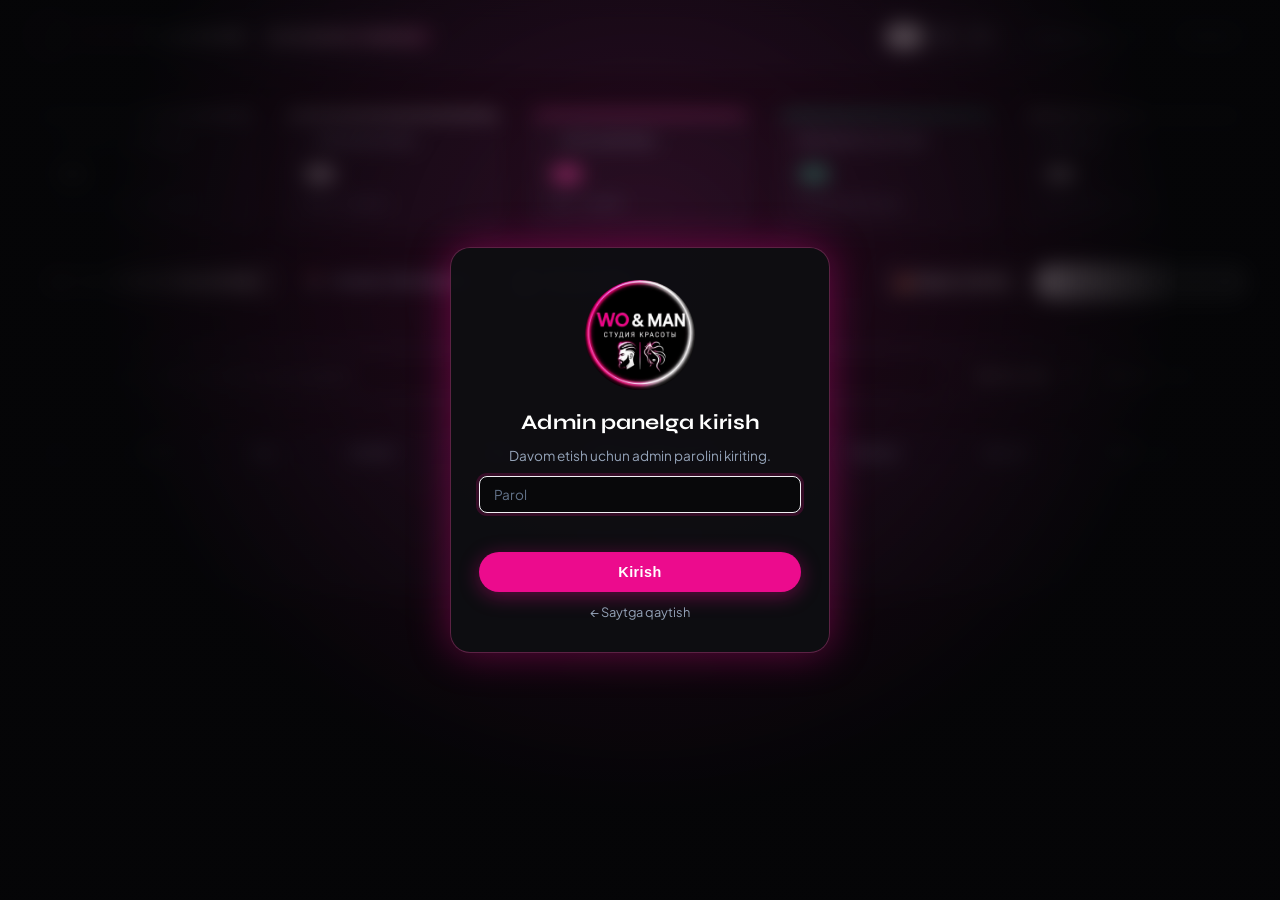
==== commit e373c961: "Rebrand to WO&MAN and make bookings actually reach the salon Bookings were stored only in the visito" ====
--- a/admin.html
+++ b/admin.html
@@ -3,9 +3,10 @@
 <head>
   <meta charset="UTF-8">
   <meta name="viewport" content="width=device-width, initial-scale=1.0">
-  <title>VSM Admin Operations | Barbershop & Salon</title>
+  <title>WO&amp;MAN Admin | Beauty Studio</title>
+  <meta name="robots" content="noindex, nofollow">
   
-  <link rel="icon" type="image/svg+xml" href="data:image/svg+xml,%3Csvg xmlns='http://www.w3.org/2000/svg' viewBox='0 0 100 100'%3E%3Crect width='100' height='100' rx='24' fill='%23090A0F'/%3E%3Cpolygon points='50,15 85,35 85,65 50,85 15,65 15,35' stroke='%230066FF' stroke-width='6' fill='none'/%3E%3Ccircle cx='50' cy='50' r='14' fill='%23FF2E93'/%3E%3C/svg%3E">
+  <link rel="icon" type="image/png" href="assets/logo.png">
 
   <link rel="stylesheet" href="styles.css">
   <style>
@@ -46,7 +47,7 @@
     }
 
     .admin-badge-tag {
-      background: linear-gradient(135deg, rgba(0, 102, 255, 0.2), rgba(255, 46, 147, 0.2));
+      background: linear-gradient(135deg, rgba(255, 255, 255, 0.1), rgba(236, 11, 141, 0.2));
       border: 1px solid rgba(255, 255, 255, 0.15);
       font-size: 0.7rem;
       font-weight: 700;
@@ -134,7 +135,7 @@
     .stat-card.card-homme::before { background: var(--blue-bright); }
     .stat-card.card-femme::before { background: var(--pink-bright); }
     .stat-card.card-today::before { background: #10b981; }
-    .stat-card.card-bot::before { background: #38bdf8; }
+    .stat-card.card-bot::before { background: #f1f1f4; }
 
     .stat-label {
       font-size: 0.75rem;
@@ -219,13 +220,12 @@
     }
 
     .search-input {
-      width: 100%;
-      background: rgba(0, 0, 0, 0.4);
-      border: 1px solid var(--border-subtle);
-      padding: 9px 14px 9px 38px;
-      border-radius: var(--radius-sm);
-      color: #fff;
+      padding: 9px 14px;
       font-size: 0.85rem;
+    }
+
+    .search-input-wrap .search-input {
+      padding-left: 38px;
     }
 
     .search-input:focus {
@@ -331,8 +331,8 @@
     }
 
     .status-completed {
-      background: rgba(59, 130, 246, 0.12);
-      color: #60a5fa;
+      background: rgba(255, 255, 255, 0.06);
+      color: #e5e7eb;
       border: 1px solid rgba(96, 165, 250, 0.3);
     }
 
@@ -455,9 +455,9 @@
     }
 
     .copy-chip-btn {
-      background: rgba(56, 189, 248, 0.12);
-      border: 1px solid rgba(56, 189, 248, 0.3);
-      color: #38bdf8;
+      background: rgba(240, 240, 245, 0.072);
+      border: 1px solid rgba(240, 240, 245, 0.18);
+      color: #f1f1f4;
       font-size: 0.75rem;
       font-weight: 700;
       padding: 6px 12px;
@@ -467,7 +467,7 @@
     }
 
     .copy-chip-btn:hover {
-      background: rgba(56, 189, 248, 0.25);
+      background: rgba(240, 240, 245, 0.15);
     }
 
     /* Responsive */
@@ -483,6 +483,33 @@
       .admin-nav { padding: 0 1rem; }
       .admin-content { padding: 1.5rem 1rem; }
     }
+
+    /* Login overlay */
+    .login-overlay {
+      position: fixed; inset: 0; z-index: 500;
+      display: none; align-items: center; justify-content: center;
+      padding: 16px;
+      background: radial-gradient(circle at 50% 30%, rgba(236, 11, 141, 0.14), rgba(5, 5, 7, 0.97) 60%);
+      backdrop-filter: blur(10px);
+    }
+    .login-overlay.open { display: flex; }
+    .login-card {
+      width: 100%; max-width: 380px;
+      display: flex; flex-direction: column; gap: 12px; align-items: stretch;
+      padding: 2rem 1.75rem;
+      background: rgba(14, 14, 18, 0.95);
+      border: 1px solid var(--pink-border);
+      border-radius: var(--radius-lg);
+      box-shadow: 0 0 40px var(--pink-glow);
+      text-align: center;
+    }
+    .login-logo { width: 110px; height: 110px; border-radius: 50%; margin: 0 auto 0.5rem; }
+    .login-card h2 { font-family: 'Syne', sans-serif; font-size: 1.3rem; color: #fff; }
+    .login-card p { color: var(--text-muted); font-size: 0.85rem; }
+    .login-error { min-height: 1.1em; color: #f87171; font-size: 0.82rem; }
+    .login-submit { justify-content: center; padding: 12px; font-size: 0.9rem; }
+    .login-back { color: var(--text-muted); font-size: 0.8rem; text-decoration: none; }
+    .brand-logo-img { border-radius: 50%; display: block; }
   </style>
 </head>
 <body class="admin-layout">
@@ -491,14 +518,8 @@
   <header class="admin-nav">
     <div style="display: flex; align-items: center; gap: 14px;">
       <a href="index.html" class="admin-brand">
-        <div class="brand-emblem" style="width: 32px; height: 32px;">
-          <svg viewBox="0 0 100 100" fill="none">
-            <polygon points="50,4 92,26 92,74 50,96 8,74 8,26" stroke="rgba(255,255,255,0.2)" stroke-width="3" fill="#0E1017"/>
-            <path d="M26 30 L45 72 L50 60 L38 34 Z" fill="#0066FF"/>
-            <path d="M74 30 L55 72 L50 60 L62 34 Z" fill="#FF2E93"/>
-          </svg>
-        </div>
-        <span class="brand-title" style="font-size: 1.1rem;">VSM</span>
+        <img src="assets/logo.png" alt="WO&amp;MAN" class="brand-logo-img" style="width: 36px; height: 36px;">
+        <span class="brand-title brand-wordmark" style="font-size: 1.1rem;"><span class="wm-wo">WO</span>&amp;MAN</span>
       </a>
       <span class="admin-badge-tag" id="adminTag">Operations Portal</span>
     </div>
@@ -513,8 +534,22 @@
 
       <!-- Quick Link to Live Site -->
       <a href="index.html" class="nav-link-btn" id="btnBackSite">&larr; Saytga qaytish</a>
+      <button class="btn-panel btn-panel-secondary" id="btnLogout" type="button" style="padding: 6px 14px; font-size: 0.78rem;">Chiqish</button>
     </div>
   </header>
+
+  <!-- LOGIN OVERLAY (admin panel is password-protected) -->
+  <div class="login-overlay" id="loginOverlay">
+    <form class="login-card" id="loginForm" autocomplete="on">
+      <img src="assets/logo.png" alt="WO&amp;MAN" class="login-logo">
+      <h2>Admin panelga kirish</h2>
+      <p>Davom etish uchun admin parolini kiriting.</p>
+      <input type="password" id="loginPassword" class="search-input" placeholder="Parol" autocomplete="current-password" required>
+      <div class="login-error" id="loginError" role="alert"></div>
+      <button type="submit" class="btn-panel btn-femme-primary login-submit">Kirish</button>
+      <a href="index.html" class="login-back">&larr; Saytga qaytish</a>
+    </form>
+  </div>
 
   <!-- MAIN ADMIN CONTENT -->
   <main class="admin-content">
@@ -530,13 +565,13 @@
       <div class="stat-card card-homme">
         <span class="stat-label" id="statHommeLabel">♂ Homme Zali</span>
         <span class="stat-number" id="metricHomme" style="color: var(--blue-bright);">0</span>
-        <span class="stat-subtext">Erkaklar sartaroshxonasi</span>
+        <span class="stat-subtext">MAN — erkaklar</span>
       </div>
 
       <div class="stat-card card-femme">
         <span class="stat-label" id="statFemmeLabel">♀ Femme Zali</span>
         <span class="stat-number" id="metricFemme" style="color: var(--pink-bright);">0</span>
-        <span class="stat-subtext">Ayollar go'zallik studiyasi</span>
+        <span class="stat-subtext">WO — ayollar</span>
       </div>
 
       <div class="stat-card card-today">
@@ -547,7 +582,7 @@
 
       <div class="stat-card card-bot">
         <span class="stat-label" id="statBotLabel">Sartaroshlar</span>
-        <span class="stat-number" id="metricBarbers" style="color: #38bdf8;">0</span>
+        <span class="stat-number" id="metricBarbers" style="color: #f1f1f4;">0</span>
         <span class="stat-subtext">Faol ustalar ro'yxati</span>
       </div>
     </section>
@@ -590,9 +625,9 @@
 
         <div class="filter-controls">
           <select id="filterSalon" class="filter-select">
-            <option value="all">Barcha zallar (Homme & Femme)</option>
-            <option value="homme">♂ Homme (Erkaklar)</option>
-            <option value="femme">♀ Femme (Ayollar)</option>
+            <option value="all">Barcha zallar</option>
+            <option value="homme">♂ Erkaklar</option>
+            <option value="femme">♀ Ayollar</option>
           </select>
 
           <select id="filterStatus" class="filter-select">
@@ -632,7 +667,7 @@
     <div id="viewSpecialists" style="display: none;">
       <div style="display: flex; justify-content: space-between; align-items: center; margin-bottom: 1.5rem;">
         <div>
-          <h3 style="font-family: 'Syne', sans-serif; font-size: 1.4rem; color: #fff;">Sartaroshlar va Stillistlar Ro'yxati</h3>
+          <h3 style="font-family: 'Syne', sans-serif; font-size: 1.4rem; color: #fff;">Ustalar Ro'yxati</h3>
           <p style="color: var(--text-muted); font-size: 0.85rem;">Sayt va Telegram botda mijozlarni qabul qiluvchi mutaxassislar tarkibi.</p>
         </div>
         <button class="btn-panel btn-homme-primary" id="btnOpenAddBarberModal" style="padding: 10px 20px;">
@@ -652,14 +687,14 @@
         <!-- Left: Bot Connection Configuration -->
         <div class="integration-card">
           <div class="integration-title">
-            <svg width="24" height="24" viewBox="0 0 24 24" fill="none" stroke="#38BDF8" stroke-width="2">
+            <svg width="24" height="24" viewBox="0 0 24 24" fill="none" stroke="#f1f1f4" stroke-width="2">
               <line x1="22" y1="2" x2="11" y2="13"></line>
               <polygon points="22 2 15 22 11 13 2 9 22 2"></polygon>
             </svg>
             <span>Telegram Bot Parametrlari</span>
           </div>
           <p style="color: var(--text-muted); font-size: 0.85rem; line-height: 1.6;">
-            Sartaroshlar saytdan tushgan yangi buyurtmalarni o'z Telegramlarida qabul qilishlari uchun bot tokeni va sozlamalarini bu yerda boshqaring.
+            Saytdan tushgan buyurtmalar ustalarga va sizga Telegram orqali kelishi uchun bot tokenini shu yerga kiriting. Token serverda saqlanadi va saytga kirgan mijozlarga ko'rinmaydi.
           </p>
 
           <div class="booking-form-group">
@@ -668,12 +703,16 @@
               <input type="password" id="tgBotTokenInput" class="search-input" placeholder="7123456789:AAFlkBj..." style="font-family: monospace;">
               <button class="btn-panel btn-panel-secondary" id="btnToggleTokenVisibility" style="padding: 8px 12px; font-size: 0.75rem;">Ko'rish</button>
             </div>
-            <span style="font-size: 0.7rem; color: var(--text-subtle);">@BotFather dan olingan bot tokeni.</span>
-          </div>
-
-          <div class="booking-form-group">
-            <label class="booking-label">Admin / Kanal Chat ID (Ixtiyoriy)</label>
-            <input type="text" id="tgAdminChatInput" class="search-input" placeholder="-100123456789 yoki @vsm_reception">
+            <span style="font-size: 0.7rem; color: var(--text-subtle);">Telegram'da @BotFather → /newbot orqali olingan token. O'zgartirmoqchi bo'lmasangiz, bo'sh qoldiring.</span>
+          </div>
+
+          <div class="booking-form-group">
+            <label class="booking-label">Admin Chat ID (ixtiyoriy)</label>
+            <input type="text" id="tgAdminChatInput" class="search-input" placeholder="-100123456789">
+            <span style="font-size: 0.7rem; color: var(--text-subtle);">Qo'lda yozish shart emas — pastdagi havola orqali avtomatik ulanadi.</span>
+          </div>
+
+          <div class="booking-form-group" id="tgAdminLinkBox">
           </div>
 
           <div style="display: flex; align-items: center; justify-content: space-between; border-top: 1px solid var(--border-subtle); padding-top: 1.25rem;">
@@ -682,7 +721,7 @@
             </div>
             <div style="display: flex; gap: 8px;">
               <button class="btn-panel btn-panel-secondary" id="btnTestTgConnection" style="padding: 8px 16px; font-size: 0.8rem;">
-                ⚡ Ulanishni Tekshirish
+                ⚡ Holatni Yangilash
               </button>
               <button class="btn-panel btn-homme-primary" id="btnSaveTgConfig" style="padding: 8px 18px; font-size: 0.8rem;">
                 Saqlash
@@ -699,20 +738,20 @@
               <circle cx="8.5" cy="7" r="4"></circle>
               <polyline points="17 11 19 13 23 9"></polyline>
             </svg>
-            <span>Sartaroshlarni Botga Bog'lash</span>
+            <span>Ustalarni Botga Bog'lash</span>
           </div>
           <p style="color: var(--text-muted); font-size: 0.85rem; line-height: 1.6;">
-            Har bir sartaroshga uning shaxsiy havolasini yuboring. U havolani ochishi bilan barcha yangi mijozlar uning Telegramiga kelib tushadi.
+            Har bir ustaga faqat uning o'z shaxsiy havolasini yuboring. U havolani ochib "Start" ni bossa, unga yozilgan mijozlar Telegram'iga keladi.
           </p>
 
           <div class="linking-list" id="barberLinkingList">
             <!-- Rendered by admin.js with deep link copier -->
           </div>
 
-          <div style="background: rgba(56, 189, 248, 0.08); border: 1px dashed rgba(56, 189, 248, 0.3); border-radius: var(--radius-md); padding: 1rem;">
-            <h5 style="color: #38bdf8; font-size: 0.85rem; margin-bottom: 4px;">🧪 Test Bildirishnomasi Yuborish</h5>
+          <div style="background: rgba(240, 240, 245, 0.048); border: 1px dashed rgba(240, 240, 245, 0.18); border-radius: var(--radius-md); padding: 1rem;">
+            <h5 style="color: #f1f1f4; font-size: 0.85rem; margin-bottom: 4px;">🧪 Test Bildirishnomasi Yuborish</h5>
             <p style="font-size: 0.75rem; color: var(--text-muted); margin-bottom: 10px;">
-              Sartarosh Telegramiga test buyurtma yuborib, uning qabul qilish (Accept) tugmasini sinab ko'ring.
+              Ustaning Telegram'iga test xabari yuborib, ulanish ishlayotganini tekshiring.
             </p>
             <div style="display: flex; gap: 8px;">
               <select id="testBarberSelect" class="filter-select" style="flex: 1;"></select>
@@ -741,13 +780,13 @@
         <div style="display: grid; grid-template-columns: 1fr 1fr; gap: 12px;">
           <div class="booking-form-group">
             <label class="booking-label">F.I.SH (Ism va Familiya)</label>
-            <input type="text" id="barberNameInput" class="search-input" placeholder="Marcus Vance" required>
+            <input type="text" id="barberNameInput" class="search-input" placeholder="Ism Familiya" required>
           </div>
           <div class="booking-form-group">
             <label class="booking-label">Zal</label>
             <select id="barberSalonSelect" class="filter-select" style="width: 100%;">
-              <option value="homme">VSM Homme (Erkaklar zali)</option>
-              <option value="femme">VSM Femme (Ayollar zali)</option>
+              <option value="homme">♂ MAN (Erkaklar zali)</option>
+              <option value="femme">♀ WO (Ayollar zali)</option>
             </select>
           </div>
         </div>
@@ -755,7 +794,7 @@
         <div style="display: grid; grid-template-columns: 1fr 1fr; gap: 12px;">
           <div class="booking-form-group">
             <label class="booking-label">Mutaxassislik / Mansabi</label>
-            <input type="text" id="barberRoleInput" class="search-input" placeholder="Master Fade Specialist" required>
+            <input type="text" id="barberRoleInput" class="search-input" placeholder="Barber / Stilist" required>
           </div>
           <div class="booking-form-group">
             <label class="booking-label">Telefon Raqami</label>
@@ -766,17 +805,17 @@
         <div style="display: grid; grid-template-columns: 1fr 1fr; gap: 12px;">
           <div class="booking-form-group">
             <label class="booking-label">Telegram Username</label>
-            <input type="text" id="barberTelegramInput" class="search-input" placeholder="@marcus_vance">
-          </div>
-          <div class="booking-form-group">
-            <label class="booking-label">Telegram Chat ID (ixtiyoriy)</label>
+            <input type="text" id="barberTelegramInput" class="search-input" placeholder="@username">
+          </div>
+          <div class="booking-form-group">
+            <label class="booking-label">Telegram Chat ID (avtomatik)</label>
             <input type="text" id="barberChatIdInput" class="search-input" placeholder="78219401">
           </div>
         </div>
 
         <div class="booking-form-group">
           <label class="booking-label">Surat URL (Avatar rasm havolasi)</label>
-          <input type="url" id="barberImgInput" class="search-input" placeholder="https://images.unsplash.com/...">
+          <input type="text" id="barberImgInput" class="search-input" placeholder="https://... (bo'sh qolsa logotip qo'yiladi)">
         </div>
 
         <div style="display: grid; grid-template-columns: 1fr 1fr; gap: 12px;">
@@ -819,8 +858,8 @@
         <div class="booking-form-group">
           <label class="booking-label">Zal</label>
           <select id="manualSalon" class="filter-select" style="width: 100%;">
-            <option value="homme">VSM Homme (Erkaklar zali)</option>
-            <option value="femme">VSM Femme (Ayollar zali)</option>
+            <option value="homme">♂ MAN (Erkaklar zali)</option>
+            <option value="femme">♀ WO (Ayollar zali)</option>
           </select>
         </div>
         <div class="booking-form-group">
@@ -853,7 +892,6 @@
     </div>
   </div>
 
-  <script src="translations.js"></script>
   <script src="admin.js"></script>
 </body>
 </html>
--- a/styles.css
+++ b/styles.css
@@ -1,6 +1,6 @@
 /* ==========================================================================
-   VSM BARBERSHOP & SALON - MINIMALIST LUXURY SPLIT-SCREEN LANDING PAGE
-   Distinctive Blue (Homme) & Pink (Femme) Brand Identity
+   WO&MAN BEAUTY STUDIO - SPLIT-SCREEN LANDING PAGE
+   Brand: black background, neon magenta (WO / women) & white (MAN / men)
    ========================================================================== */
 
 @import url('https://fonts.googleapis.com/css2?family=Plus+Jakarta+Sans:wght@300;400;500;600;700;800&family=Syne:wght@600;700;800&family=Playfair+Display:ital,wght@0,600;1,400&display=swap');
@@ -16,23 +16,25 @@
   --border-subtle: rgba(255, 255, 255, 0.08);
   --border-glow: rgba(255, 255, 255, 0.15);
 
-  /* Distinctive Blue (Homme / Male Salon) */
-  --blue-primary: #0066ff;
-  --blue-bright: #38bdf8;
-  --blue-deep: #0a192f;
-  --blue-glow: rgba(0, 102, 255, 0.35);
-  --blue-glow-intense: rgba(56, 189, 248, 0.6);
-  --blue-badge-bg: rgba(0, 102, 255, 0.12);
-  --blue-border: rgba(56, 189, 248, 0.3);
-
-  /* Distinctive Pink (Femme / Female Salon) */
-  --pink-primary: #ff2e93;
-  --pink-bright: #fb7185;
-  --pink-deep: #240a1b;
-  --pink-glow: rgba(255, 46, 147, 0.35);
-  --pink-glow-intense: rgba(251, 113, 133, 0.6);
-  --pink-badge-bg: rgba(255, 46, 147, 0.12);
-  --pink-border: rgba(251, 113, 133, 0.3);
+  /* MAN side (men): white / silver neon from the WO&MAN logo.
+     The "--blue-*" names are kept so existing rules keep working. */
+  --blue-primary: #f5f5f7;
+  --blue-on: #0b0b0f;            /* text colour on --blue-primary buttons */
+  --blue-bright: #f1f1f4;
+  --blue-deep: #16161c;
+  --blue-glow: rgba(255, 255, 255, 0.22);
+  --blue-glow-intense: rgba(255, 255, 255, 0.5);
+  --blue-badge-bg: rgba(255, 255, 255, 0.08);
+  --blue-border: rgba(255, 255, 255, 0.28);
+
+  /* WO side (women): neon magenta from the WO&MAN logo */
+  --pink-primary: #ec0b8d;
+  --pink-bright: #ff4fae;
+  --pink-deep: #22051a;
+  --pink-glow: rgba(236, 11, 141, 0.38);
+  --pink-glow-intense: rgba(255, 79, 174, 0.6);
+  --pink-badge-bg: rgba(236, 11, 141, 0.14);
+  --pink-border: rgba(255, 79, 174, 0.32);
 
   /* Shared Transitions & Radius */
   --transition-smooth: cubic-bezier(0.16, 1, 0.3, 1);
@@ -153,7 +155,7 @@
 .brand-emblem svg {
   width: 100%;
   height: 100%;
-  filter: drop-shadow(0 0 12px rgba(0, 102, 255, 0.4)) drop-shadow(0 0 12px rgba(255, 46, 147, 0.4));
+  filter: drop-shadow(0 0 12px rgba(255, 255, 255, 0.2)) drop-shadow(0 0 12px rgba(236, 11, 141, 0.4));
   transition: transform 0.4s var(--transition-spring);
 }
 
@@ -234,7 +236,7 @@
 }
 
 .switcher-btn.active[data-view="homme"] {
-  background: rgba(0, 102, 255, 0.18);
+  background: rgba(255, 255, 255, 0.09);
   color: #ffffff;
   border: 1px solid var(--blue-border);
   box-shadow: 0 0 15px var(--blue-glow);
@@ -247,7 +249,7 @@
 }
 
 .switcher-btn.active[data-view="femme"] {
-  background: rgba(255, 46, 147, 0.18);
+  background: rgba(236, 11, 141, 0.18);
   color: #ffffff;
   border: 1px solid var(--pink-border);
   box-shadow: 0 0 15px var(--pink-glow);
@@ -306,7 +308,7 @@
   display: inline-flex;
   align-items: center;
   gap: 8px;
-  background: linear-gradient(135deg, var(--blue-primary) 0%, var(--pink-primary) 100%);
+  background: linear-gradient(135deg, var(--pink-primary) 0%, var(--pink-bright) 100%);
   color: #ffffff;
   font-size: 0.85rem;
   font-weight: 600;
@@ -317,12 +319,12 @@
   cursor: pointer;
   text-decoration: none;
   transition: all 0.3s var(--transition-spring);
-  box-shadow: 0 4px 20px rgba(0, 102, 255, 0.3), 0 4px 20px rgba(255, 46, 147, 0.3);
+  box-shadow: 0 4px 20px rgba(255, 255, 255, 0.15), 0 4px 20px rgba(236, 11, 141, 0.3);
 }
 
 .btn-primary-reserve:hover {
   transform: translateY(-2px) scale(1.02);
-  box-shadow: 0 6px 26px rgba(0, 102, 255, 0.5), 0 6px 26px rgba(255, 46, 147, 0.5);
+  box-shadow: 0 6px 26px rgba(255, 255, 255, 0.25), 0 6px 26px rgba(236, 11, 141, 0.5);
 }
 
 /* ==========================================================================
@@ -355,12 +357,12 @@
 /* Default 50/50 flex basis */
 .split-panel-homme {
   flex-basis: 50%;
-  border-right: 1px solid rgba(0, 102, 255, 0.15);
+  border-right: 1px solid rgba(255, 255, 255, 0.075);
 }
 
 .split-panel-femme {
   flex-basis: 50%;
-  border-left: 1px solid rgba(255, 46, 147, 0.15);
+  border-left: 1px solid rgba(236, 11, 141, 0.15);
 }
 
 /* Expanded state on hover or click */
@@ -436,13 +438,13 @@
 }
 
 .split-panel-homme .panel-ambient-glow {
-  background: radial-gradient(circle at 20% 70%, rgba(0, 102, 255, 0.28) 0%, transparent 60%),
-              linear-gradient(90deg, rgba(0, 102, 255, 0.15) 0%, transparent 100%);
+  background: radial-gradient(circle at 20% 70%, rgba(255, 255, 255, 0.14) 0%, transparent 60%),
+              linear-gradient(90deg, rgba(255, 255, 255, 0.075) 0%, transparent 100%);
 }
 
 .split-panel-femme .panel-ambient-glow {
-  background: radial-gradient(circle at 80% 70%, rgba(255, 46, 147, 0.28) 0%, transparent 60%),
-              linear-gradient(-90deg, rgba(255, 46, 147, 0.15) 0%, transparent 100%);
+  background: radial-gradient(circle at 80% 70%, rgba(236, 11, 141, 0.28) 0%, transparent 60%),
+              linear-gradient(-90deg, rgba(236, 11, 141, 0.15) 0%, transparent 100%);
 }
 
 .split-panel:hover .panel-ambient-glow {
@@ -635,12 +637,12 @@
 
 .btn-homme-primary {
   background: var(--blue-primary);
-  color: #ffffff;
+  color: var(--blue-on);
   box-shadow: 0 4px 20px var(--blue-glow);
 }
 
 .btn-homme-primary:hover {
-  background: #0056df;
+  background: #d9d9e0;
   transform: translateY(-2px) scale(1.02);
   box-shadow: 0 8px 30px var(--blue-glow-intense);
 }
@@ -732,9 +734,9 @@
   background: linear-gradient(
     180deg,
     rgba(255, 255, 255, 0.05) 0%,
-    rgba(0, 102, 255, 0.7) 30%,
+    rgba(255, 255, 255, 0.35) 30%,
     rgba(255, 255, 255, 0.9) 50%,
-    rgba(255, 46, 147, 0.7) 70%,
+    rgba(236, 11, 141, 0.7) 70%,
     rgba(255, 255, 255, 0.05) 100%
   );
   box-shadow: 0 0 15px rgba(255, 255, 255, 0.3);
@@ -890,13 +892,13 @@
 .duality-card-homme:hover {
   transform: translateY(-6px);
   border-color: var(--blue-border);
-  box-shadow: 0 20px 40px rgba(0, 102, 255, 0.15);
+  box-shadow: 0 20px 40px rgba(255, 255, 255, 0.075);
 }
 
 .duality-card-femme:hover {
   transform: translateY(-6px);
   border-color: var(--pink-border);
-  box-shadow: 0 20px 40px rgba(255, 46, 147, 0.15);
+  box-shadow: 0 20px 40px rgba(236, 11, 141, 0.15);
 }
 
 .card-top-icon {
@@ -910,13 +912,13 @@
 }
 
 .duality-card-homme .card-top-icon {
-  background: rgba(0, 102, 255, 0.1);
+  background: rgba(255, 255, 255, 0.05);
   border: 1px solid var(--blue-border);
   color: var(--blue-bright);
 }
 
 .duality-card-femme .card-top-icon {
-  background: rgba(255, 46, 147, 0.1);
+  background: rgba(236, 11, 141, 0.1);
   border: 1px solid var(--pink-border);
   color: var(--pink-bright);
 }
@@ -964,12 +966,12 @@
 }
 
 .duality-card-homme .feature-check {
-  background: rgba(0, 102, 255, 0.15);
+  background: rgba(255, 255, 255, 0.075);
   color: var(--blue-bright);
 }
 
 .duality-card-femme .feature-check {
-  background: rgba(255, 46, 147, 0.15);
+  background: rgba(236, 11, 141, 0.15);
   color: var(--pink-bright);
 }
 
@@ -1018,7 +1020,7 @@
 
 .filter-pill.active[data-tag="homme"] {
   background: var(--blue-primary);
-  color: #ffffff;
+  color: var(--blue-on);
   border-color: var(--blue-primary);
   box-shadow: 0 4px 20px var(--blue-glow);
 }
@@ -1053,12 +1055,12 @@
 
 .gallery-card.homme-look:hover {
   border-color: var(--blue-border);
-  box-shadow: 0 15px 35px rgba(0, 102, 255, 0.25);
+  box-shadow: 0 15px 35px rgba(255, 255, 255, 0.125);
 }
 
 .gallery-card.femme-look:hover {
   border-color: var(--pink-border);
-  box-shadow: 0 15px 35px rgba(255, 46, 147, 0.25);
+  box-shadow: 0 15px 35px rgba(236, 11, 141, 0.25);
 }
 
 .gallery-card img {
@@ -1376,7 +1378,7 @@
 
 .salon-toggle-btn.active[data-salon="homme"] {
   background: var(--blue-primary);
-  color: #ffffff;
+  color: var(--blue-on);
   box-shadow: 0 4px 15px var(--blue-glow);
 }
 
@@ -1564,7 +1566,7 @@
 
 .booking-modal.salon-is-homme .btn-confirm-booking {
   background: var(--blue-primary);
-  color: #ffffff;
+  color: var(--blue-on);
   box-shadow: 0 4px 18px var(--blue-glow);
 }
 
@@ -1675,3 +1677,84 @@
     text-align: center;
   }
 }
+
+/* ==========================================================================
+   WO&MAN BRAND MARK
+   ========================================================================== */
+.brand-logo-img {
+  width: 46px;
+  height: 46px;
+  border-radius: 50%;
+  display: block;
+  box-shadow: 0 0 16px rgba(236, 11, 141, 0.45), 0 0 10px rgba(255, 255, 255, 0.15);
+}
+
+.brand-title.brand-wordmark {
+  background: none;
+  -webkit-text-fill-color: currentColor;
+  color: #ffffff;
+  white-space: nowrap;
+  text-shadow: 0 0 12px rgba(255, 255, 255, 0.25);
+}
+
+.brand-wordmark .wm-wo {
+  color: var(--pink-primary);
+  -webkit-text-fill-color: var(--pink-primary);
+  text-shadow: 0 0 14px rgba(236, 11, 141, 0.7);
+}
+
+.is-hidden {
+  display: none !important;
+}
+
+/* Form fields (booking form on the website; the admin panel adds a search icon padding) */
+.search-input {
+  width: 100%;
+  background: rgba(0, 0, 0, 0.4);
+  border: 1px solid var(--border-subtle);
+  padding: 11px 14px;
+  border-radius: var(--radius-sm);
+  color: #fff;
+  font: inherit;
+  font-size: 0.9rem;
+  color-scheme: dark;
+}
+
+.search-input::placeholder {
+  color: var(--text-subtle);
+}
+
+.search-input:focus {
+  outline: none;
+  border-color: var(--pink-bright);
+  box-shadow: 0 0 0 3px rgba(236, 11, 141, 0.18);
+}
+
+/* Phone-sized navigation: keep logo, language and the booking button */
+@media (max-width: 768px) {
+  .brand-tagline,
+  .nav-actions .nav-link-btn,
+  .nav-actions .sound-toggle-btn {
+    display: none !important;
+  }
+
+  .nav-actions {
+    gap: 8px;
+  }
+
+  .brand-logo-img {
+    width: 38px;
+    height: 38px;
+  }
+}
+
+@media (max-width: 480px) {
+  .site-nav .brand-text {
+    display: none;
+  }
+
+  .btn-primary-reserve {
+    padding: 9px 14px;
+    font-size: 0.78rem;
+  }
+}
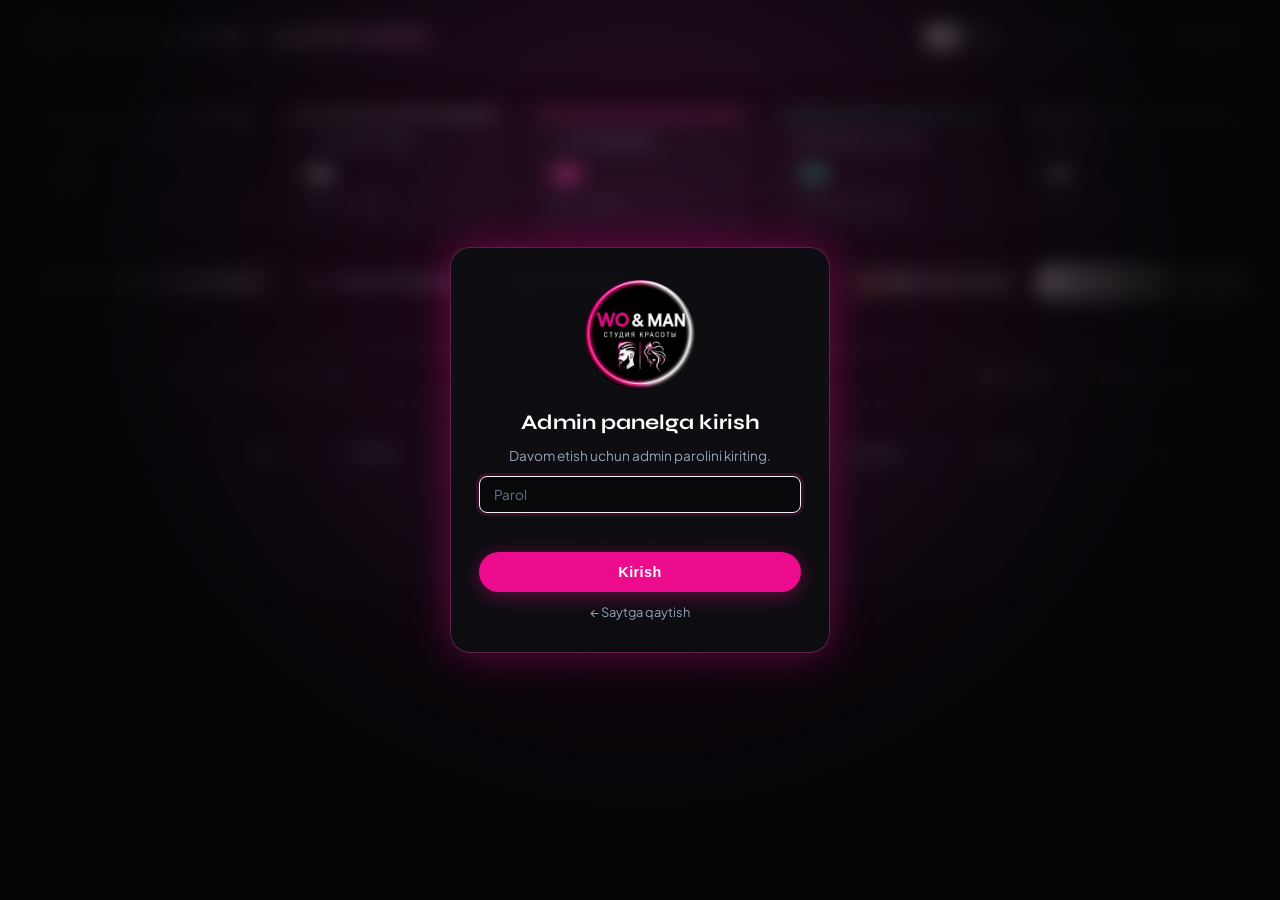
==== commit 1d09603a: "Keep the site in Uzbek and Russian only - Remove the EN switch and all English texts (site, admin pa" ====
--- a/admin.html
+++ b/admin.html
@@ -528,7 +528,6 @@
       <!-- Language Switcher -->
       <div class="lang-switcher-pills">
         <button class="lang-pill-btn active" data-lang="uz">UZ</button>
-        <button class="lang-pill-btn" data-lang="en">EN</button>
         <button class="lang-pill-btn" data-lang="ru">RU</button>
       </div>
 
@@ -603,7 +602,7 @@
 
       <div class="admin-actions-group">
         <button class="btn-panel btn-panel-secondary" id="btnExportJSON" style="font-size: 0.8rem; padding: 8px 16px;">
-          📥 Export (JSON)
+          📥 Yuklab olish (JSON)
         </button>
         <button class="btn-panel btn-homme-primary" id="btnHeaderAction" style="font-size: 0.8rem; padding: 8px 18px;">
           + Yangi Buyurtma Qo'shish
@@ -826,8 +825,8 @@
           <div class="booking-form-group">
             <label class="booking-label">Ish Holati</label>
             <select id="barberDutySelect" class="filter-select" style="width: 100%;">
-              <option value="true">🟢 Ishda (On Duty)</option>
-              <option value="false">🔴 Dam olishda (Off Duty)</option>
+              <option value="true">🟢 Ishda</option>
+              <option value="false">🔴 Dam olishda</option>
             </select>
           </div>
         </div>
--- a/styles.css
+++ b/styles.css
@@ -1758,3 +1758,22 @@
     font-size: 0.78rem;
   }
 }
+
+/* Prices: gold-free brand look; women's side in magenta */
+.service-price-tag {
+  white-space: nowrap;
+  margin-left: 1rem;
+  font-variant-numeric: tabular-nums;
+}
+
+#menuContentFemme .service-price-tag,
+.booking-modal.salon-is-femme .service-price-tag {
+  color: var(--pink-bright);
+  font-size: 0.85rem;
+  font-weight: 600;
+}
+
+#menuListHomme .service-card-select,
+#menuListFemme .service-card-select {
+  cursor: default;
+}
